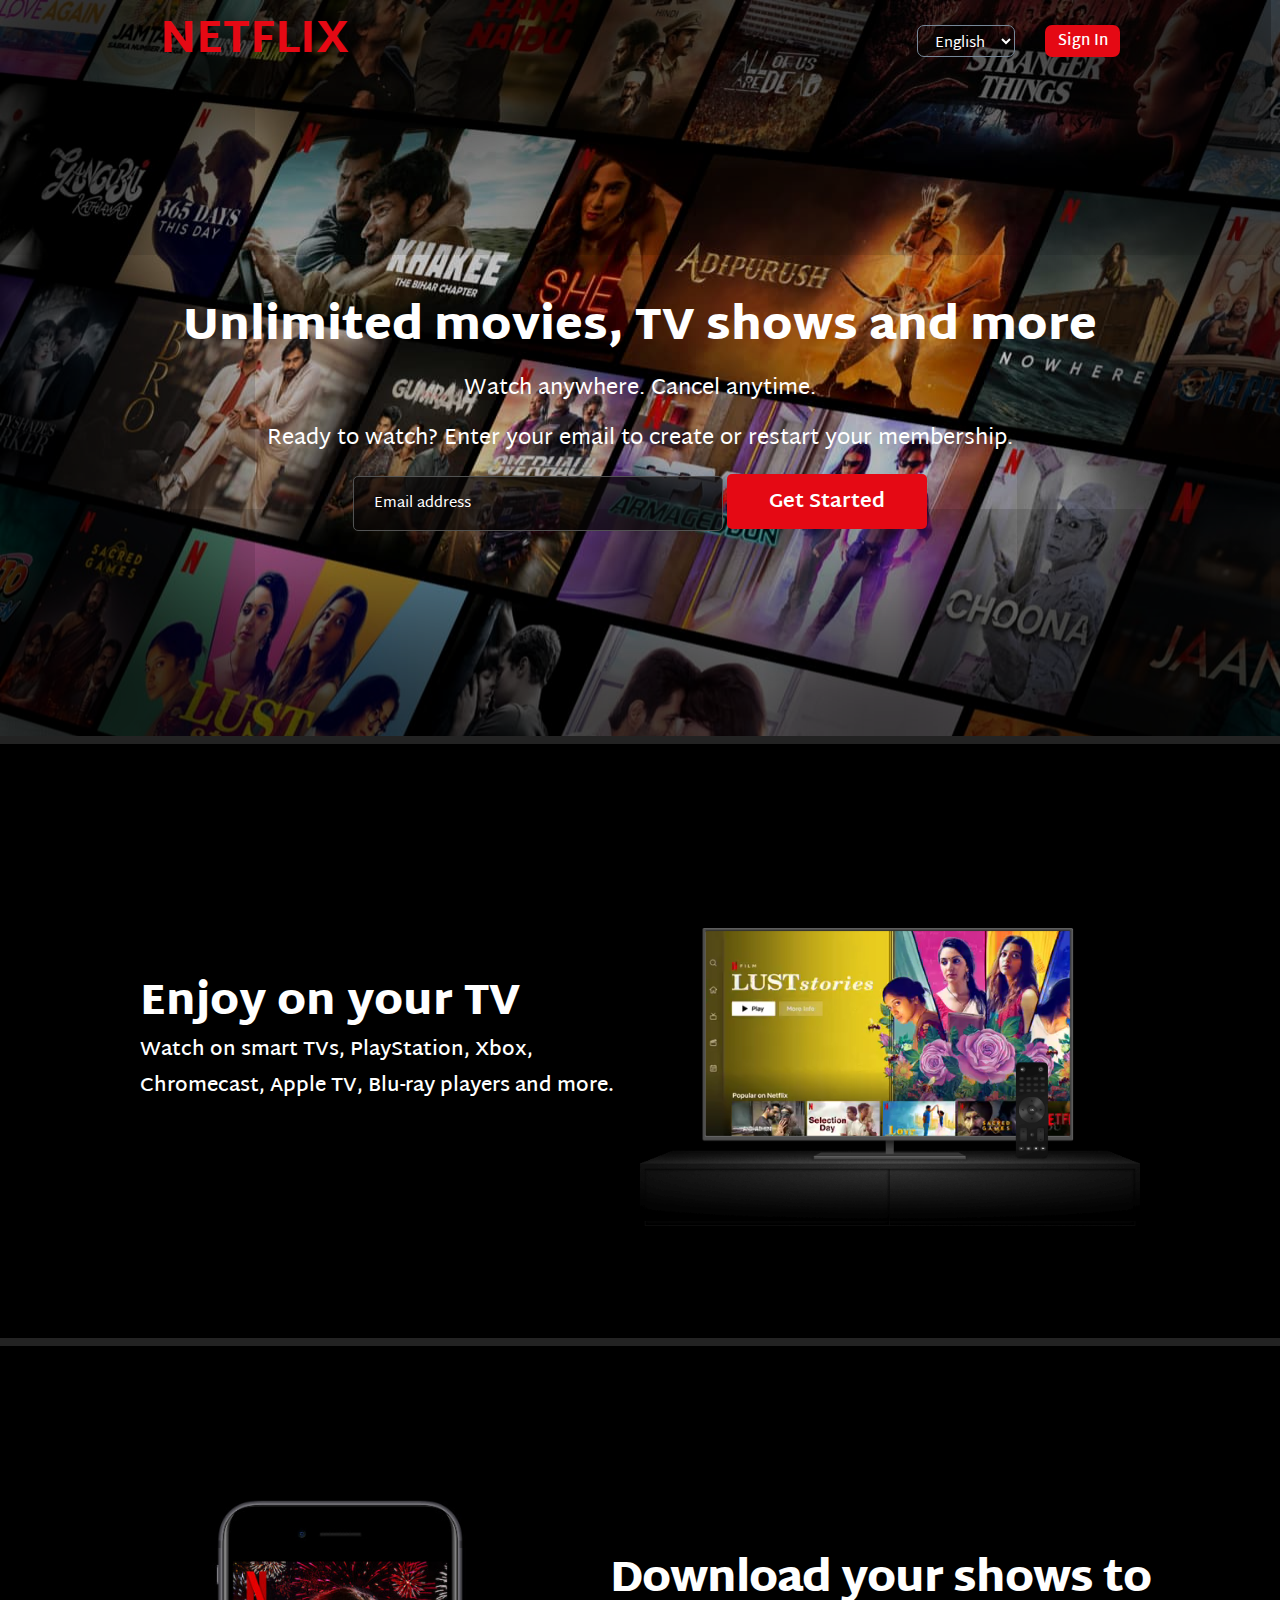
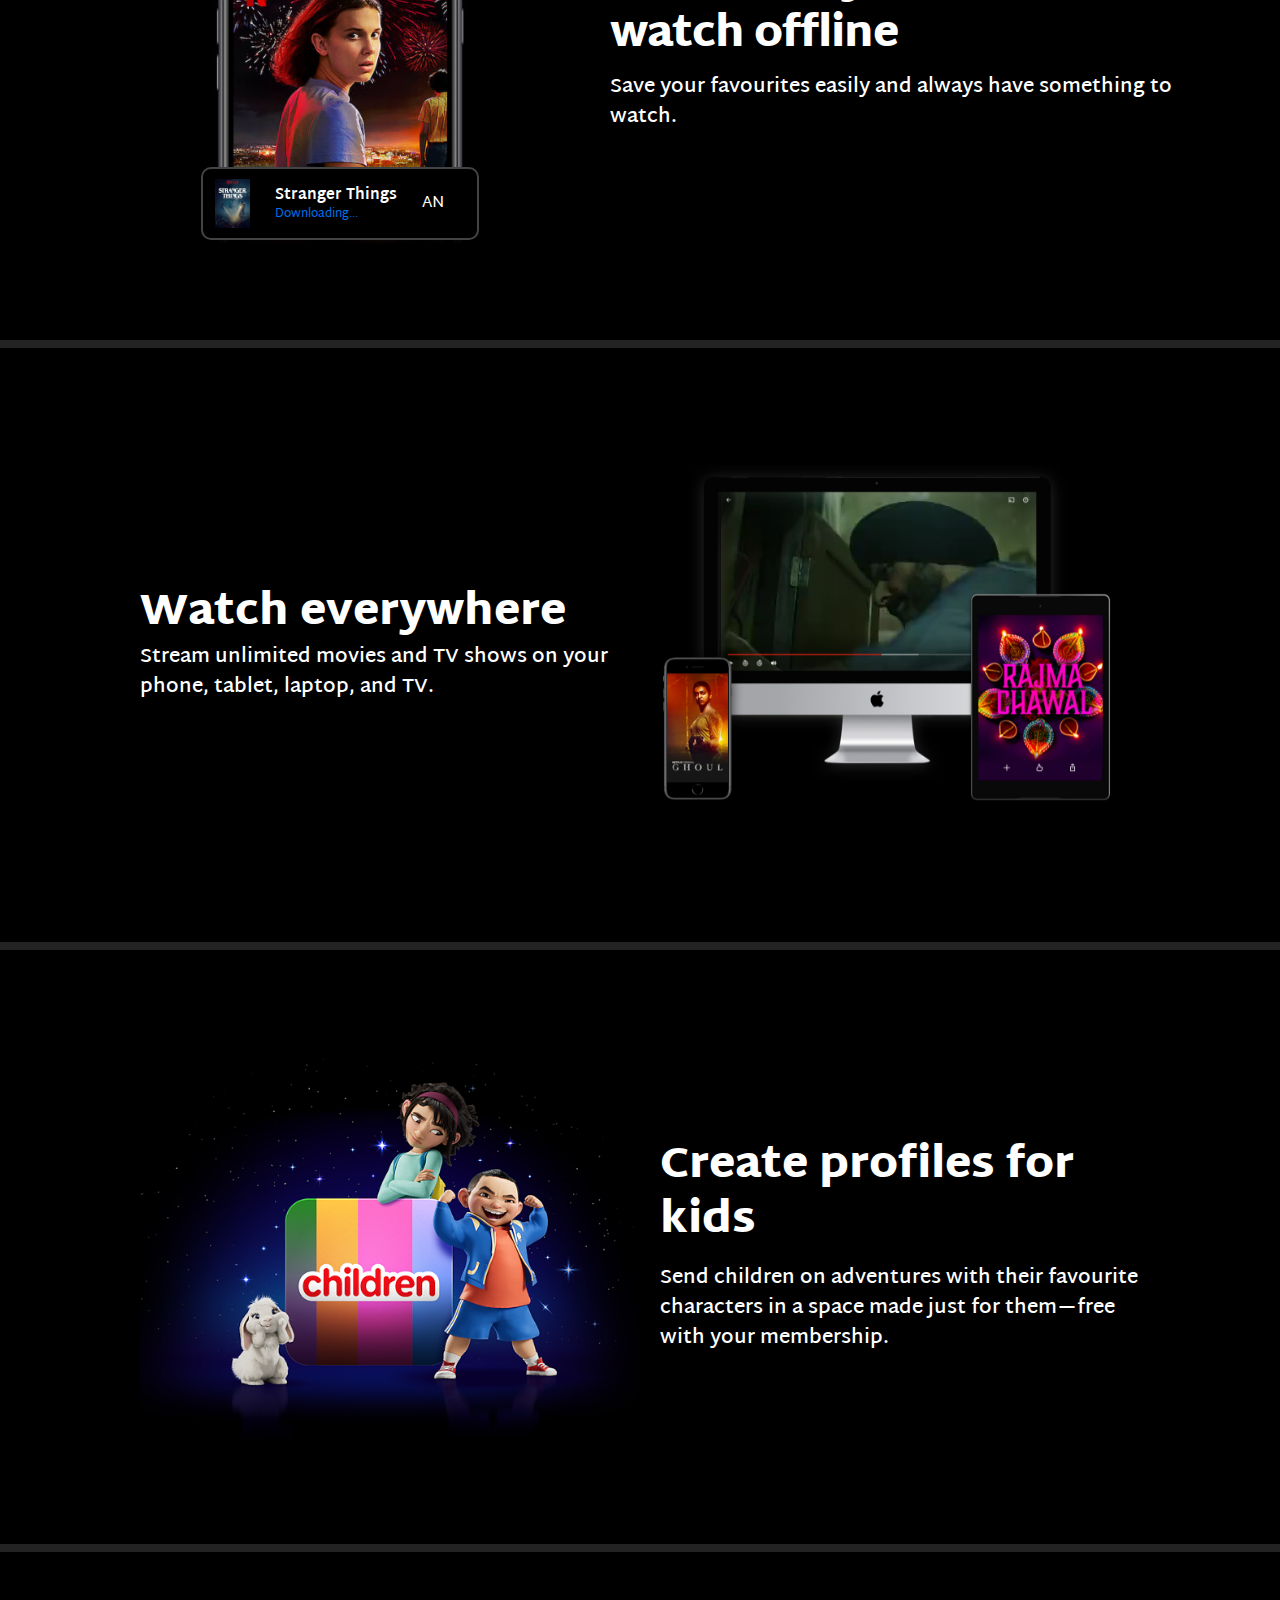
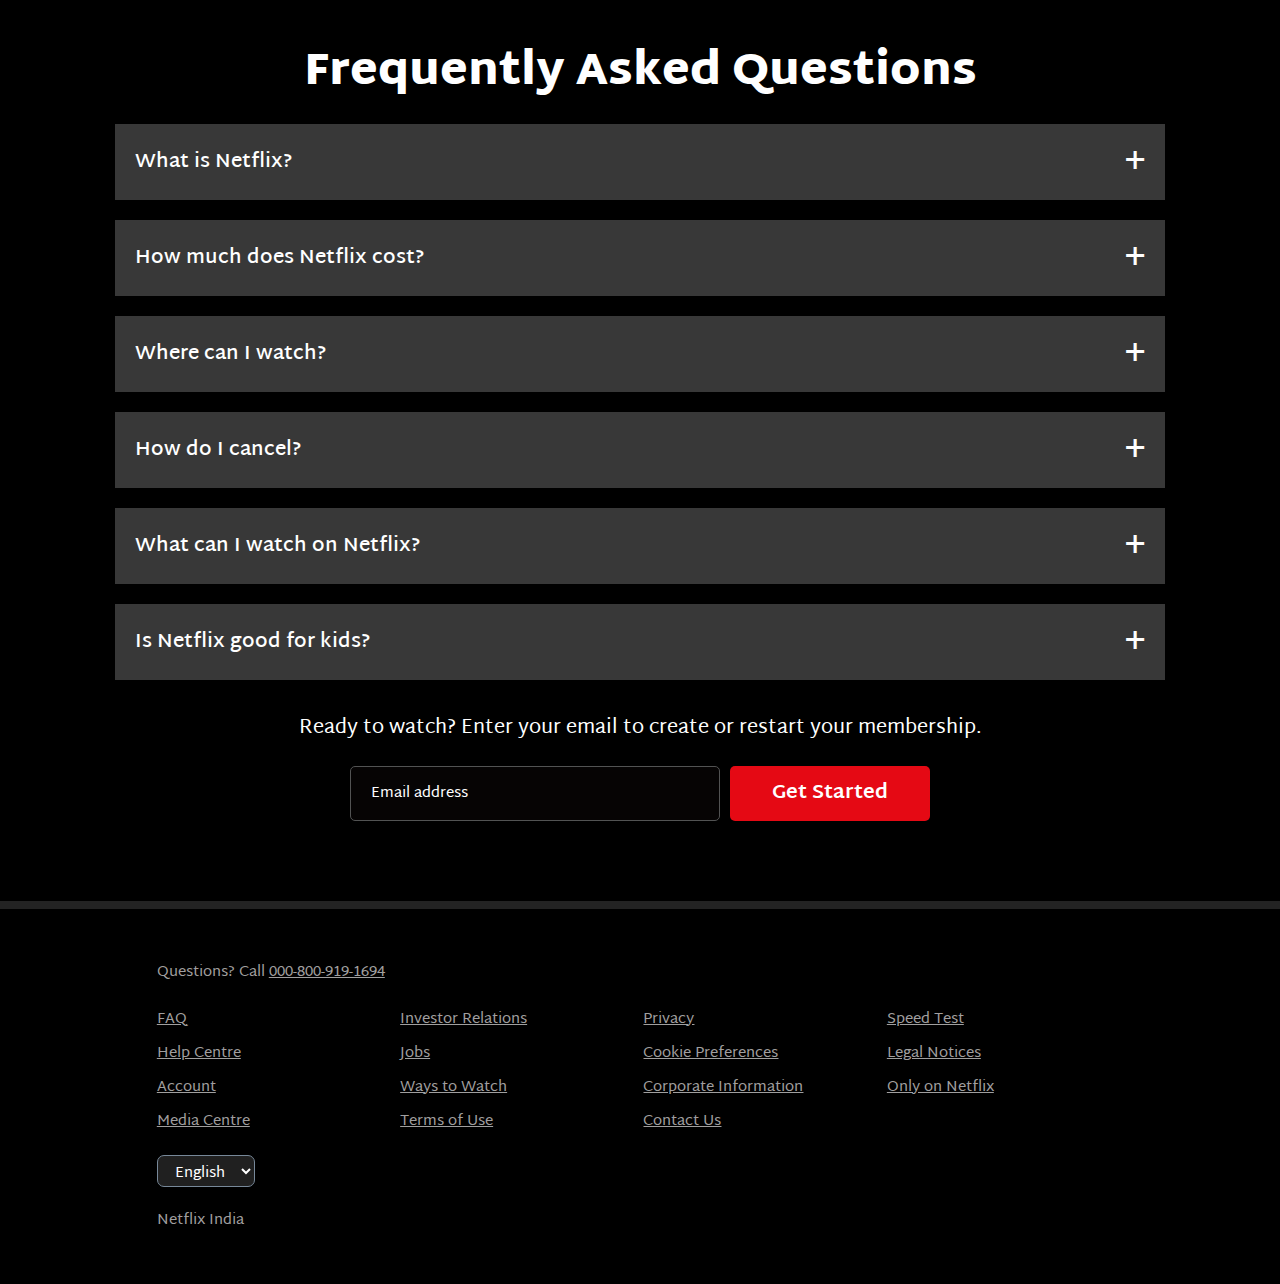
==== index.html @ f5b23441 "folder restructured" ====
<!DOCTYPE html>
<html lang="en">

<head>
  <meta charset="UTF-8">
  <meta name="viewport" content="width=device-width, initial-scale=1.0">
  <link rel="stylesheet" href="style.css">
  <link rel="preconnect" href="https://fonts.googleapis.com">
  <link rel="preconnect" href="https://fonts.gstatic.com" crossorigin>
  <link href="https://fonts.googleapis.com/css2?family=Martel+Sans:wght@200;300;400;600;700;800;900&display=swap"
    rel="stylesheet">
  <title>Netflix</title>
</head>

<body>
  <header>
    <!-- <img src="./assets/movie-grid.jpg" class="center-fit"> -->
    <nav>
      <span id="netflix">NETFLIX</span>
      <div id="menu">
        <select class="langauge">
          <option>English</option>
          <option>Tamil</option>
        </select>
        <button id="signIn">Sign In</button>
      </div>
    </nav>

    <section id="info">
      <span id="heading-info">Unlimited movies, TV shows and more</span>
      <span id="sub-info">Watch anywhere. Cancel anytime.</span>
      <span id="email-info">Ready to watch? Enter your email to create or restart your membership.</span>
      <div id="subscribe">
        <input type="email" placeholder="Email address" class="email" />
        <button id="get-started">Get Started</button>
      </div>
    </section>
  </header>


  <main>

    <section id="tv-section" class="section-top">
      <div id="tv-section-content">
        <p id="tv-header">Enjoy on your TV</p>
        <p id="tv-content">Watch on smart TVs, PlayStation, Xbox, Chromecast, Apple TV, Blu-ray players and
          more.</p>
      </div>
      <div id="tv">
        <div id="tv-div">
          <img src="./assets/tv.png" alt="tv-img" id="tv-img">
          <div id="video-container">
            <video id="tv-video" autoplay muted loop>
              <source src="./assets/video-tv.m4v">
            </video>
          </div>
        </div>
      </div>
    </section>

    <div class="border"></div>

    <section id="mobile-section" class="section-top">
      <div id="mobile">
        <img id="stranger-img" src="./assets/stranger-things.jpg" alt="stranger-things" />
        <div id="mobile-inner">
          <img id="stranger-book-img" src="./assets/boxshot.png" />
          <div id="mobile-inner-content">
            <p id="stranger-title">Stranger Things</p>
            <p id="stranger-download">Downloading...</p>
          </div>
          <div id="mobile-loading">AN</div>
        </div>
      </div>

      <div id="mobile-section-content">
        <p id="mobile-download-content">Download your shows to watch offline</p>
        <p id="mobile-favourite-content">Save your favourites easily and always have something to watch.</p>
      </div>
    </section>

    <div class="border"></div>


    <section id="monitor-section" class="section-top">
      <div id="monitor-watch">
        <p id="monitor-watch-header">Watch everywhere</p>
        <p id="monitor-watch-content">Stream unlimited movies and TV shows on your phone, tablet, laptop, and TV.</p>
      </div>
      <div id="monitor">
        <div id="monitor-div">
          <img id="monitor-img" src="./assets/device-pile-in.png">
          <div id="monitor-container">
            <video autoplay muted loop>
              <source src="./assets/video-devices.m4v">
            </video>
          </div>
        </div>
      </div>
    </section>

    <div class="border"></div>


    <section id="children-section" class="section-top">
      <div id="children">
        <img id="children-img" src="./assets/children.png" alt="children" />
      </div>

      <div id="children-section-content">
        <p id="children-profile-content">Create profiles for kids</p>
        <p id="children-content">Send children on adventures with their favourite characters in a space made just for
          them—free with your membership.</p>
      </div>
    </section>

    <div class="border"></div>

    <section id="questions-section">
      <p id="frequent-questions">Frequently Asked Questions</p>
      <div id="questions-tab">

        <div class="question-div">
          <button class="question-button">
            <p>What is Netflix?</p>
            <span class="plus">+</span>
          </button>
          <div class="answer-tab">
            <p class="answer">Lorem ipsum dolor sit, amet consectetur adipisicing elit. Illo, tenetur sed distinctio, impedit rerum veritatis reprehenderit cum est sapiente accusamus quas recusandae animi. Vitae esse placeat dicta sapiente? Dolorum, nam.</p>
          </div>
        </div>

        <div class="question-div">
          <button class="question-button">
            <p>How much does Netflix cost?</p>
            <span class="plus">+</span>
          </button>
          <div class="answer-tab">
            <p class="answer">Lorem ipsum dolor sit, amet consectetur adipisicing elit. Illo, tenetur sed distinctio, impedit rerum veritatis reprehenderit cum est sapiente accusamus quas recusandae animi. Vitae esse placeat dicta sapiente? Dolorum, nam.</p>
          </div>
        </div>

        <div class="question-div">
          <button class="question-button">
            <p>Where can I watch?</p>
            <span class="plus">+</span>
          </button>
          <div class="answer-tab">
            <p class="answer">Lorem ipsum dolor sit, amet consectetur adipisicing elit. Illo, tenetur sed distinctio, impedit rerum veritatis reprehenderit cum est sapiente accusamus quas recusandae animi. Vitae esse placeat dicta sapiente? Dolorum, nam.</p>
          </div>
        </div>

        <div class="question-div">
          <button class="question-button">
            <p>How do I cancel?</p>
            <span class="plus">+</span>
          </button>
          <div class="answer-tab">
            <p class="answer">Lorem ipsum dolor sit, amet consectetur adipisicing elit. Illo, tenetur sed distinctio, impedit rerum veritatis reprehenderit cum est sapiente accusamus quas recusandae animi. Vitae esse placeat dicta sapiente? Dolorum, nam.</p>
          </div>
        </div>

        <div class="question-div">
          <button class="question-button">
            <p>What can I watch on Netflix?</p>
            <span class="plus">+</span>
          </button>
          <div class="answer-tab">
            <p class="answer">Lorem ipsum dolor sit, amet consectetur adipisicing elit. Illo, tenetur sed distinctio, impedit rerum veritatis reprehenderit cum est sapiente accusamus quas recusandae animi. Vitae esse placeat dicta sapiente? Dolorum, nam.</p>
          </div>
        </div>

        <div class="question-div">
          <button class="question-button">
            <p>Is Netflix good for kids?</p>
            <span class="plus">+</span>
          </button>
          <div class="answer-tab">
            <p class="answer">Lorem ipsum dolor sit, amet consectetur adipisicing elit. Illo, tenetur sed distinctio, impedit rerum veritatis reprehenderit cum est sapiente accusamus quas recusandae animi. Vitae esse placeat dicta sapiente? Dolorum, nam.</p>
          </div>
        </div>

      </div>
      
      <div id="question-email">
        <p id="email-para">Ready to watch? Enter your email to create or restart your membership.</p>
        <div id="email-section">
          <input type="email" placeholder="Email address" class="email" />
          <button id="get-started">Get Started</button>
        </div>
      </div>
    </section>

    <div class="border"></div>

  </main>

  <footer>
    <div id="footer">
      <span>Questions? Call <a href="" id="ph-number">000-800-919-1694</a></span>

      <div id="footer-link">
        <ul id="footer-ul">
          <li><a href="">FAQ</a></li>
          <li><a href="">Investor Relations</a></li>
          <li><a href="">Privacy</a></li>
          <li><a href="">Speed Test</a></li>
          <li><a href="">Help Centre</a></li>
          <li><a href="">Jobs</a></li>
          <li><a href="">Cookie Preferences</a></li>
          <li><a href="">Legal Notices</a></li>
          <li><a href="">Account</a></li>
          <li><a href="">Ways to Watch</a></li>
          <li><a href="">Corporate Information</a></li>
          <li><a href="">Only on Netflix</a></li>
          <li><a href="">Media Centre</a></li>
          <li><a href="">Terms of Use</a></li>
          <li><a href="">Contact Us</a></li>
        </ul>
      </div>

      <select class="langauge langauge-footer">
        <option>English</option>
        <option>Tamil</option>
      </select>

      <span>Netflix India</span>
    </div>
  </footer>

</body>

</html>
---- style.css ----
* {
  letter-spacing: 0px;
  font-family: "Martel Sans";
}

body {
  margin: 0;
  padding: 0;
  font-family: "Martel Sans";
  color: white;
  background-color: black;
}

:root {
  --color: #E50914;
  --lightColor: #e6e6e6;
  --borderColor: rgb(35, 35, 35)
}

/* For mobile */
@media screen and (max-width: 956px) {
  header {
    background-image: url("./assets/movie-grid.jpg");
    /* background-attachment: fixed; */
    height: max-content;
    display: flex;
    flex-direction: column;
    align-items: center;
    color: black;
    border-bottom: 8px solid var(--borderColor);
    box-shadow: 0px 0px 400px 120px inset;
    height: 600px;
  }

  #netflix {
    display: inline;
    color: var(--color);
    font-weight: 300;
    font-size: 25px;
    font-stretch: semi-condensed;
  }

  nav {
    display: flex;
    justify-content: space-between;
    align-items: center;
    width: 98%;
  }

  #menu {
    display: flex;
    gap: 7px;
  }

  #signIn {
    border-style: none;
    background-color: var(--color);
    color: white;
    height: 32px;
    width: 75px;
    border-radius: 7px;
    font-weight: 600;
    font-size: 15px;
  }

  #signIn:hover {
    cursor: pointer;
  }

  .langauge {
    background-color: transparent;
    color: white;
    height: 32px;
    width: fit-content;
    font-weight: 500;
    font-size: 15px;
    border-radius: 7px;
    padding: 3px 13px;
    border: 1px solid lightslategray;
  }

  #info {
    display: flex;
    color: white;
    flex-direction: column;
    align-items: center;
    text-align: center;
    margin-top: 90px;
    /* padding: 90px 0px; */
  }

  #heading-info {
    display: flex;
    font-weight: 900;
    font-size: 30px;
    width: 80%;
    font-family: "Martel Sans";
  }

  #sub-info,
  #email-info {
    font-size: 17px;
    font-family: "Martel Sans";
    font-weight: 500;
    color: white;
    margin-bottom: 10px;
    width: 85%;
  }

  #email-info {
    margin-bottom: 15px;
  }

  .email {
    width: 300px;
    height: 45px;
    background-color: rgba(8, 5, 5, 0.7);
    border: 0.1px solid rgb(82, 83, 83);
    border-radius: 5px;
    box-sizing: border-box;
    padding: 25px 20px;
    font-size: 15px;
    color: white;
  }
  
  input::placeholder {
    color: white;
  }

  #subscribe {
    display: flex;
    flex-direction: column;
    align-items: center;
    gap: 10px;
  }

  #get-started {
    font-size: 18px;
    width: 150px;
    height: 45px;
    border-style: none;
    font-weight: 700;
    box-sizing: border-box;
    background-color: var(--color);
    color: white;
    border-radius: 5px;
    font-stretch: expanded;
  }

  #get-started:hover {
    cursor: pointer;
  }

  /* ==========================main================================= */
  main {
    display: flex;
    flex-direction: column;
    align-items: center;
  }

  .border {
    width: 100%;
    border-bottom: 8px solid var(--borderColor);
  }

  /* need to check height */
  .section-top { 
    /* height: 100vw; */
    /* max-height: 80vh; */
    width: 100%;
  }


  /* =========tv-section============ */
  #tv-section {
    display: flex;
    flex-direction: column;
    align-items: center;
  }

  #tv-section-content {
    width: 95%;
    display: flex;
    flex-direction: column;
    align-items: center;
    margin-top: 55px;
  }


  #tv-header {
    font-weight: 900;
    font-size: 33px;
    margin: 0;
    padding: 0;
  }

  #tv-content {
    font-size: 18px;
    align-content: center;
    text-align: center;
    margin: 0;
    line-height: 30px;
  }

  #tv {
    display: flex;
    flex-direction: column;
    justify-content: center;
  }

  #tv-div {
    position: relative;
    display: inline-flex;
    justify-content: center;
    margin-bottom: 28vw;
  }

  #tv-img {
    max-width: 88vw;
    z-index: 99;
    position: absolute;
  }

  #video-container {
    display: flex;
    justify-content: center;
    overflow: hidden;
  }

  #tv-video {
    margin-top: 11vh;
    max-width: 65vw;
    max-height: 38vh;
  }


  

  /* =========mobile-section============ */

  #mobile-section {
    display: flex;
    flex-direction: column-reverse;
    align-items: center;
    justify-content: center;
    width: 100%;
    height: 100%;
    margin: 80px 0px;
    position: relative;
  }

  #mobile-section-content {
    width: 80%;
    display: flex;
    flex-direction: column;
    text-align: center;
    gap: 8px;
  }

  #stranger-title {
    font-size: 15px;
    font-weight: 700;
  }

  #mobile {
    display: flex;
    flex-direction: column;
    align-items: center;
    width: 100%;
  }

  #stranger-img {
    max-width: 90%;
  }

  #mobile-download-content {
    font-weight: 800;
    font-size: 33px;
    line-height: 40px;
    margin: 0;
  }

  #mobile-favourite-content {
    font-weight: 600;
    font-size: 18px;
    line-height: 20px;
    margin: 0;
  }

  #mobile-inner {
    display: flex;
    align-items: center;
    justify-content: space-between;
    border: 2px solid rgb(65, 67, 68);
    border-radius: 10px;
    padding: 0.8vw 1.5vw;
    position: absolute;
    background-color: black;
    width: 40vw;
    top: 50vh;
    box-shadow: 0px 8px 20px 1px black;
    /* margin */
  }

  #stranger-book-img {
    width: 6vw;
    height: 100%;
  }

  #stranger-title {
    font-size: 14px;
    margin: 0;
    padding: 0;
  }

  #stranger-download {
    color: #0071eb;
    font-size: 12px;
    margin: 0;
    padding: 0;
  }

  /* =========monitor-section============ */

  #monitor-section {
    display: flex;
    flex-direction: column;
    align-items: center;
    justify-content: center;
    text-align: center;
    width: 100%;
    height: 100%;
    margin: 20px 0px;
  }

  #monitor-watch {
    width: 90%;
    display: flex;
    flex-direction: column;
    align-items: center;
    justify-content: center;
    margin: 30px 0px;
  }

  #monitor-watch-header {
    font-size: 33px;
    font-weight: 1000;
    margin: 0px;
  }

  #monitor-watch-content {
    font-weight: 500;
    font-size: 18px;
    margin: 0px;
    line-height: 23px;
  }

  #monitor {
    /* width: 100%; */
    display: flex;
    flex-direction: column;
    align-items: center;
    justify-content: center;
  }

  #monitor-div {
    position: relative;
    display: flex;
    flex-direction: column;
    align-items: center;
    justify-content: center;
  }

  #monitor-img {
    width: 70vw;
    z-index: 99;
    position: absolute;
  }

  #monitor-container {
    width: 45vw;
    height: 30vw;
    margin-top: 40px;
    overflow: hidden;
    margin-bottom: 20vw;
    /* margin-left: 70px; */
    /* top: 30px; */
  }

  /* ========= children section ========== */
  #children-section {
    display: flex;
    /* width: 100%; */
    /* height: 480px; */
    flex-direction: column-reverse;
    align-items: center;
    justify-content: center;
    margin: 20px 0px;
  }

  #children-section-content {
    display: flex;
    flex-direction: column;
    align-items: center;
    text-align: center;
    margin: 30px 0px;
  }

  #children-profile-content {
    font-weight: 1000;
    font-size: 33px;
    margin: 0px;
    line-height: 60px;
  }

  #children-content {
    width: 90%;
    font-size: 17px;
    line-height: 23px;
    margin: 0;
  }

  #children {
    display: flex;
    justify-content: center;
  }

  #children-img {
    width: 77vw;
  }

  /* ===========question section=========== */

  #questions-section {
    display: flex;
    flex-direction: column;
    align-items: center;
    margin: 50px 0px;
    width: 100%;
  }

  #frequent-questions {
    font-weight: 900;
    font-size: 29px;
    margin: 0px;
    text-align: center;
  }

  #questions-tab {
    display: flex;
    flex-direction: column;
    align-items: center;
    width: 100%;
    /* gap: 10px; */
  }

  .question-div {
    width: 100%;
    display: flex;
    flex-direction: column;
    justify-content: center;
    align-items: center;
  }

  .question-button {
    width: 90%;
    display: flex;
    align-items: center;
    justify-content: space-between;
    padding: 0px 20px;
    margin: 5px 0px;
    
    font-size: 20px;
    font-weight: 600;
    color: white;
    font-family: "Martel Sans";
    background-color: rgb(56, 56, 56);
    border: none;
    cursor: pointer;
  }

  .answer-tab {
    width: 90%;
    display: flex;
    align-items: center;
    font-size: 20px;
    font-weight: 600;
    color: white;
    font-family: "Martel Sans";
    background-color: rgb(56, 56, 56);
    display: none;
    /* visibility: hidden;
    opacity: 0;
    transition: visibility 0s, opacity 1s linear; */
  }

  .answer {
    padding: 0px 20px;
  }

  .question-button:active {
    background-color: rgb(75, 75, 75);
  }

  #questions-tab {
    display: flex;
    flex-direction: column;
    align-items: center;
    gap: 10px;
  }

  #question-email {
    display: flex;
    flex-direction: column;
    align-items: center;
    width: 100%;
    /* border: 1px solid red; */
    text-align: center;
    margin-top: 25px;
  }

  .question-list:hover {
    cursor: pointer;
    background-color: rgb(83, 82, 82);
  }

  .plus {
    font-size: 35px;
  }


  #email-para {
    width: 80%;
    font-size: 17px;
  }

  #email-section {
    display: flex;
    flex-direction: column;
    align-items: center;
    gap: 18px;
  }

  /* =============footer=============== */
  footer {
    display: flex;
    justify-content: center;
  }
  #footer {
    display: flex;
    flex-direction: column;
    /* align-items: stretch; */
    font-size: 15px;
    color: rgb(160, 159, 159);
    width: 75.5%;
    gap: 20px;
    /* border: 1px solid red; */
    margin: 50px 0px;
  }

  li>a {
    color: rgb(160, 159, 159);
  }

  #ph-number {
    color: rgb(160, 159, 159)
  }
  .langauge-footer {
    background-color: rgb(32, 32, 32);
  }

  #footer-ul {
    margin: 0;
    padding: 0;
    list-style-type: none;

    display: grid;
    grid-template-columns: 1fr 1fr;
    column-gap: 3rem;
    gap: 7px;
  }
}

@media screen and (max-width: 680px) {
  #tv-video {
    margin-top: 11vw;
  }
}

@media screen and (min-width:700px) and (max-width: 956px){
  #mobile-inner {
    width: 320px;
    top: 480px;
  }

  #stranger-book-img {
    width: 45px;
  }
}

/* For tablets and small laptops */
@media screen and (min-width: 957px) and (max-width: 1279px){
  header {
    background-image: url("./assets/movie-grid.jpg");
    /* background-attachment: fixed; */
    height: max-content;
    display: flex;
    flex-direction: column;
    align-items: center;
    color: black;
    box-shadow: 0px 0px 600px 120px inset;
    border-bottom: 8px solid var(--borderColor);
  }

  #netflix {
    display: inline;
    color: var(--color);
    font-weight: 800;
    font-size: 45px;
    font-stretch: semi-condensed;
  }

  nav {
    display: flex;
    width: 75%;
    justify-content: space-between;
    align-items: center;
    /* margin-bottom: 60px; */
  }


  #menu {
    display: flex;
    gap: 30px;
  }

  #signIn {
    border-style: none;
    background-color: var(--color);
    color: white;
    height: 32px;
    width: 75px;
    border-radius: 7px;
    font-weight: 600;
    font-size: 15px;
  }

  #signIn:hover {
    cursor: pointer;
  }

  .langauge {
    background-color: transparent;
    color: white;
    height: 32px;
    width: fit-content;
    font-weight: 500;
    font-size: 15px;
    border-radius: 7px;
    padding: 3px 13px;
    border: 1px solid lightslategray;
  }

  #info {
    display: flex;
    color: white;
    flex-direction: column;
    align-items: center;
    text-align: center;
    padding: 205px 0px;

  }

  #heading-info {
    display: flex;
    font-weight: 900;
    font-size: 45px;
    font-family: "Martel Sans";
  }

  #sub-info,
  #email-info {
    font-size: 22px;
    font-family: "Martel Sans";
    font-weight: 500;
    color: white;
    margin-bottom: 10px;
  }

  #email-info {
    margin-bottom: 15px;
  }

  .email {
    width: 370px;
    height: 55px;
    background-color: rgba(8, 5, 5, 0.7);
    border: 0.1px solid rgb(82, 83, 83);
    border-radius: 5px;
    box-sizing: border-box;
    padding: 25px 20px;
    font-size: 15px;
    color: white;
  }

  input::placeholder {
    color: white;
  }

  #get-started {
    width: 200px;
    height: 55px;
    font-size: 20px;
    border-style: none;
    font-weight: 700;
    box-sizing: border-box;
    background-color: var(--color);
    color: white;
    border-radius: 5px;
    font-stretch: expanded;
  }

  #get-started:hover {
    cursor: pointer;
  }


  /* =================================== main ===================================== */
  main {
    display: flex;
    flex-direction: column;
    align-items: center;
  }

  .border {
    width: 100%;
    border-bottom: 8px solid var(--borderColor);
  }

  .section-top {
    height: 66vh;
    width: 95%;
    /* height: 720px; */
  }

  /* =========section 1========== */

  #tv-section {
    display: flex;
  }

  #tv-section-content, #tv {
    width: 50%;
    display: flex;
    flex-direction: column;
    justify-content: center;
  }

  #tv-header {
    font-weight: 1000;
    font-size: 50px;
    font-family: "Martel Sans";
    margin: 0;
  }

  #tv-content {
    font-weight: 700;
    font-size: 21.5px;
    margin: 0;
  }

  #tv-div {
    position: relative;
    display: flex;
    flex-direction: column;
    justify-content: center;
  }

  #tv-img {
    z-index: 99;
    position: absolute;
    width: 100%;
  }

  #video-container {
    display: flex;
    overflow: hidden;
  }

  #tv-video {
    margin-left: 26px;
    margin-top: 13px;
    width: 98%;
    height: 80%;
  }

  /* ========= section 2 ========== */

  #mobile-section {
    display: flex;
  }

  #mobile {
    display: flex;
    flex-direction: column;
    align-items: center;
    justify-content: center;
    width: 45%;
    position: relative;
  }

  #stranger-img {
    width: 100%;
  }

  #mobile-inner {
    display: flex;
    align-items: center;
    border: 2px solid rgb(65, 67, 68);
    border-radius: 10px;
    gap: 25px;
    padding: 10px 12px;
    position: absolute;
    background-color: black;
    bottom: 18%;
    width: 50%;
  }

  #mobile-inner-content {
    display: flex;
    flex-direction: column;
    gap: 0px;
  }

  #stranger-book-img {
    width: 14%;
  }

  #stranger-title {
    font-size: 1.2vw;
    font-weight: 700;
    margin: -3px 0px;
  }

  #stranger-download {
    color: #0071eb;
    font-size: 1vw;
    margin: -3px 0px;
  }

  #mobile-section-content {
    width: 50%;
    /* border: 1px solid #0071eb; */
    display: flex;
    flex-direction: column;
    justify-content: center;
    gap: 8px;
  }

  #mobile-download-content {
    font-weight: 1000;
    font-size: 40px;
    letter-spacing: -1px;
    line-height: 55px;
    margin: 0;
  }

  #mobile-favourite-content {
    font-weight: 600;
    font-size: 20px;
    line-height: 30px;
    margin: 0;
  }


  /* ========= section 3 ========== */

  #monitor-section {
    display: flex;
    /* height: 520px;
    width: 1000px; */
    /* width: 75.5%; */
    /* border: 1px solid red; */
  }

  #monitor-watch {
    width: 48%;
    display: flex;
    flex-direction: column;
    justify-content: center;
  }

  #monitor-watch-header {
    font-weight: 1000;
    font-size: 4.5vw;
    margin: 0px;
  }

  #monitor-watch-content {
    font-weight: 600;
    font-size: 1.8vw;
    margin: 0px;
    line-height: 30px;
  }

  #monitor {
    width: 52%;
    /* width: 500px; */

    display: flex;
    flex-direction: column;
    align-items: center;
    justify-content: center;
  }

  #monitor-div {
    position: relative;
    display: flex;
    flex-direction: column;
    align-items: center;
    justify-content: center;
  }

  #monitor-img {
    width: 520px;
    z-index: 99;
    position: absolute;
  }

  #monitor-container {
    /* display: flex; */
    width: 319px;
    height: 366px;
    overflow: hidden;
  }


  /* ========= section 4 ========== */

  #children-section {
    display: flex;
  }

  #children {
    display: flex;
    align-items: center;
  }

  #children-img {
    width: 520px;
  }

  #children-section-content {
    display: flex;
    flex-direction: column;
    justify-content: center;
    gap: 13px;
  }

  #children-profile-content {
    font-weight: 1000;
    font-size: 3.5vw;
    margin: 0px;
    line-height: 60px;
  }

  #children-content {
    font-weight: 500;
    font-size: 1.9vw;
    margin: 0px;
    line-height: 30px;
  }

  /* ========= section 5 ========== */

  #questions-section {
    display: flex;
    flex-direction: column;
    align-items: center;
    margin: 80px 0px;
    width: 100%;
  }

  #frequent-questions {
    font-weight: 900;
    font-size: 45px;
    margin: 0px;
    text-align: center;
  }

  #questions-tab {
    display: flex;
    flex-direction: column;
    align-items: center;
    width: 100%;
  }

  .question-div {
    width: 100%;
    display: flex;
    flex-direction: column;
    justify-content: center;
    align-items: center;
  }

  .question-button {
    width: 90%;
    display: flex;
    align-items: center;
    justify-content: space-between;
    padding: 0px 20px;
    margin: 10px 0px;
    
    font-size: 20px;
    font-weight: 600;
    color: white;
    font-family: "Martel Sans";
    background-color: rgb(56, 56, 56);
    border: none;
    cursor: pointer;
  }

  .answer-tab {
    width: 90%;
    display: flex;
    align-items: center;
    font-size: 20px;
    font-weight: 600;
    color: white;
    font-family: "Martel Sans";
    background-color: rgb(56, 56, 56);
    display: none;
    /* visibility: hidden;
    opacity: 0;
    transition: visibility 0s, opacity 1s linear; */
  }

  .answer {
    padding: 0px 20px;
  }

  .question-button:active {
    background-color: rgb(75, 75, 75);
  }

  /* .question-button:focus + .answer-tab {
    visibility: visible;
  opacity: 1;
  } */

  .question-list:hover {
    cursor: pointer;
    background-color: rgb(83, 82, 82);
  }

  .plus {
    font-size: 35px;
  }

  #question-email {
    display: flex;
    flex-direction: column;
    align-items: center;
  }
  #email-section {
    display: flex;
    align-items: center;
    gap: 10px;
  }

  #email-para {
    font-size: 20px;
    font-weight: 500;
  }

  /* ==================footer ============================= */
  footer {
    display: flex;
    justify-content: center;
  }

  #footer {
    display: flex;
    flex-direction: column;
    /* align-items: stretch; */
    font-size: 15px;
    color: rgb(160, 159, 159);
    width: 75.5%;
    gap: 20px;
    /* border: 1px solid red; */
    margin: 50px 0px;
  }

  li>a {
    color: rgb(160, 159, 159);
  }

  #ph-number {
    color: rgb(160, 159, 159)
  }

  .langauge-footer {
    background-color: rgb(32, 32, 32);
  }

  #footer-ul {
    margin: 0;
    padding: 0;
    list-style-type: none;

    display: grid;
    grid-template-columns: 1fr 1fr 1fr 1fr;
    column-gap: 3rem;
    gap: 7px;
  }

}

/* for large laptops and desktop */
@media screen and (min-width: 1280px) {
  header {
    background-image: url("./assets/movie-grid.jpg");
    /* background-attachment: fixed; */
    height: max-content;
    display: flex;
    flex-direction: column;
    align-items: center;
    color: black;
    box-shadow: 0px 0px 600px 120px inset;
    border-bottom: 8px solid var(--borderColor);
  }

  #netflix {
    display: inline;
    color: var(--color);
    font-weight: 800;
    font-size: 45px;
    font-stretch: semi-condensed;
  }

  nav {
    display: flex;
    width: 75%;
    justify-content: space-between;
    align-items: center;
    /* margin-bottom: 60px; */
  }


  #menu {
    display: flex;
    gap: 30px;
  }

  #signIn {
    border-style: none;
    background-color: var(--color);
    color: white;
    height: 32px;
    width: 75px;
    border-radius: 7px;
    font-weight: 600;
    font-size: 15px;
  }

  #signIn:hover {
    cursor: pointer;
  }

  .langauge {
    background-color: transparent;
    color: white;
    height: 32px;
    width: fit-content;
    font-weight: 500;
    font-size: 15px;
    border-radius: 7px;
    padding: 3px 13px;
    border: 1px solid lightslategray;
  }

  #info {
    display: flex;
    color: white;
    flex-direction: column;
    align-items: center;
    text-align: center;
    padding: 205px 0px;

  }

  #heading-info {
    display: flex;
    font-weight: 900;
    font-size: 45px;
    font-family: "Martel Sans";
  }

  #sub-info,
  #email-info {
    font-size: 22px;
    font-family: "Martel Sans";
    font-weight: 500;
    color: white;
    margin-bottom: 10px;
  }

  #email-info {
    margin-bottom: 15px;
  }

  .email {
    width: 370px;
    height: 55px;
    background-color: rgba(8, 5, 5, 0.7);
    border: 0.1px solid rgb(82, 83, 83);
    border-radius: 5px;
    box-sizing: border-box;
    padding: 25px 20px;
    font-size: 15px;
    color: white;
  }

  input::placeholder {
    color: white;
  }

  #get-started {
    width: 200px;
    height: 55px;
    font-size: 20px;
    border-style: none;
    font-weight: 700;
    box-sizing: border-box;
    background-color: var(--color);
    color: white;
    border-radius: 5px;
    font-stretch: expanded;
  }

  #get-started:hover {
    cursor: pointer;
  }


  /* =================================== main ===================================== */
  main {
    display: flex;
    flex-direction: column;
    align-items: center;
  }

  .border {
    width: 100%;
    border-bottom: 8px solid var(--borderColor);
  }

  .section-top {
    height: 66vh;
    width: 1000px;
    /* height: 720px; */
  }

  /* =========section 1========== */

  #tv-section {
    display: flex;
  }

  #tv-section-content, #tv {
    width: 50%;
    display: flex;
    flex-direction: column;
    justify-content: center;
  }

  #tv-header {
    font-weight: 1000;
    font-size: 43px;
    font-family: "Martel Sans";
    line-height: 55px;
    margin: 0;
  }

  #tv-content {
    font-weight: 600;
    font-size: 20px;
    margin: 0;
  }

  #tv-div {
    position: relative;
    display: flex;
    flex-direction: column;
    justify-content: center;
  }

  #tv-img {
    z-index: 99;
    position: absolute;
    width: 100%;
  }

  #video-container {
    display: flex;
    overflow: hidden;
  }

  #tv-video {
    margin-left: 26px;
    margin-top: 13px;
    width: 98%;
    height: 80%;
  }

  /* ========= section 2 ========== */

  #mobile-section {
    display: flex;
    width: 1200px;
    justify-content: center;
  }

  #mobile {
    display: flex;
    flex-direction: column;
    align-items: center;
    justify-content: center;
    width: 45%;
    position: relative;
  }

  #stranger-img {
    width: 100%;
  }

  #mobile-inner {
    display: flex;
    align-items: center;
    border: 2px solid rgb(65, 67, 68);
    border-radius: 10px;
    gap: 25px;
    padding: 10px 12px;
    position: absolute;
    background-color: black;
    bottom: 100px;
    width: 250px;
  }

  #mobile-inner-content {
    display: flex;
    flex-direction: column;
    gap: 0px;
  }

  #stranger-book-img {
    width: 14%;
  }

  #stranger-title {
    font-size: 15px;
    font-weight: 700;
    margin: -3px 0px;
  }

  #stranger-download {
    color: #0071eb;
    font-size: 12px;
    margin: -3px 0px;
  }

  #mobile-section-content {
    width: 50%;
    /* border: 1px solid #0071eb; */
    display: flex;
    flex-direction: column;
    justify-content: center;
    gap: 8px;
  }

  #mobile-download-content {
    font-weight: 1000;
    font-size: 43px;
    letter-spacing: -1px;
    line-height: 55px;
    margin: 0;
  }

  #mobile-favourite-content {
    font-weight: 600;
    font-size: 20px;
    line-height: 30px;
    margin: 0;
  }


  /* ========= section 3 ========== */

  #monitor-section {
    display: flex;
    /* height: 520px;
    width: 1000px; */
    /* width: 75.5%; */
    /* border: 1px solid red; */
  }

  #monitor-watch {
    width: 48%;
    display: flex;
    flex-direction: column;
    justify-content: center;
  }

  #monitor-watch-header {
    font-weight: 1000;
    font-size: 43px;
    margin: 0px;
    line-height: 55px;
  }

  #monitor-watch-content {
    font-weight: 600;
    font-size: 20px;
    margin: 0px;
    line-height: 30px;
  }

  #monitor {
    width: 52%;
    /* width: 500px; */

    display: flex;
    flex-direction: column;
    align-items: center;
    justify-content: center;
  }

  #monitor-div {
    position: relative;
    display: flex;
    flex-direction: column;
    align-items: center;
    justify-content: center;
  }

  #monitor-img {
    width: 520px;
    z-index: 99;
    position: absolute;
  }

  #monitor-container {
    /* display: flex; */
    width: 319px;
    height: 366px;
    overflow: hidden;
  }


  /* ========= section 4 ========== */

  #children-section {
    display: flex;
  }

  #children {
    display: flex;
    align-items: center;
  }

  #children-img {
    width: 520px;
  }

  #children-section-content {
    display: flex;
    flex-direction: column;
    justify-content: center;
    gap: 13px;
  }

  #children-profile-content {
    font-weight: 1000;
    font-size: 43px;
    margin: 0px;
    line-height: 55px;
  }

  #children-content {
    font-weight: 600;
    font-size: 20px;
    margin: 0px;
    line-height: 30px;
  }

  /* ========= section 5 ========== */

  #questions-section {
    display: flex;
    flex-direction: column;
    align-items: center;
    margin: 80px 0px;
    width: 100%;
  }

  #frequent-questions {
    font-weight: 900;
    font-size: 45px;
    margin: 0px;
    text-align: center;
  }

  #questions-tab {
    display: flex;
    flex-direction: column;
    align-items: center;
    width: 100%;
  }

  .question-div {
    width: 100%;
    display: flex;
    flex-direction: column;
    justify-content: center;
    align-items: center;
  }

  .question-button {
    width: 1050px;
    display: flex;
    align-items: center;
    justify-content: space-between;
    padding: 0px 20px;
    margin: 10px 0px;
    
    font-size: 20px;
    font-weight: 600;
    color: white;
    font-family: "Martel Sans";
    background-color: rgb(56, 56, 56);
    border: none;
    cursor: pointer;
  }

  .answer-tab {
    width: 90%;
    display: flex;
    align-items: center;
    font-size: 20px;
    font-weight: 600;
    color: white;
    font-family: "Martel Sans";
    background-color: rgb(56, 56, 56);
    display: none;
    /* visibility: hidden;
    opacity: 0;
    transition: visibility 0s, opacity 1s linear; */
  }

  .answer {
    padding: 0px 20px;
  }

  .question-button:active {
    background-color: rgb(75, 75, 75);
  }

  /* .question-button:focus + .answer-tab {
    visibility: visible;
  opacity: 1;
  } */

  .question-list:hover {
    cursor: pointer;
    background-color: rgb(83, 82, 82);
  }

  .plus {
    font-size: 35px;
  }

  #question-email {
    display: flex;
    flex-direction: column;
    align-items: center;
  }
  #email-section {
    display: flex;
    align-items: center;
    gap: 10px;
  }

  #email-para {
    font-size: 20px;
    font-weight: 500;
  }

  /* ==================footer ============================= */
  footer {
    display: flex;
    justify-content: center;
  }

  #footer {
    display: flex;
    flex-direction: column;
    /* align-items: stretch; */
    font-size: 15px;
    color: rgb(160, 159, 159);
    width: 75.5%;
    gap: 20px;
    /* border: 1px solid red; */
    margin: 50px 0px;
  }

  li>a {
    color: rgb(160, 159, 159);
  }

  #ph-number {
    color: rgb(160, 159, 159)
  }

  .langauge-footer {
    background-color: rgb(32, 32, 32);
  }

  #footer-ul {
    margin: 0;
    padding: 0;
    list-style-type: none;

    display: grid;
    grid-template-columns: 1fr 1fr 1fr 1fr;
    column-gap: 3rem;
    gap: 7px;
  }

}
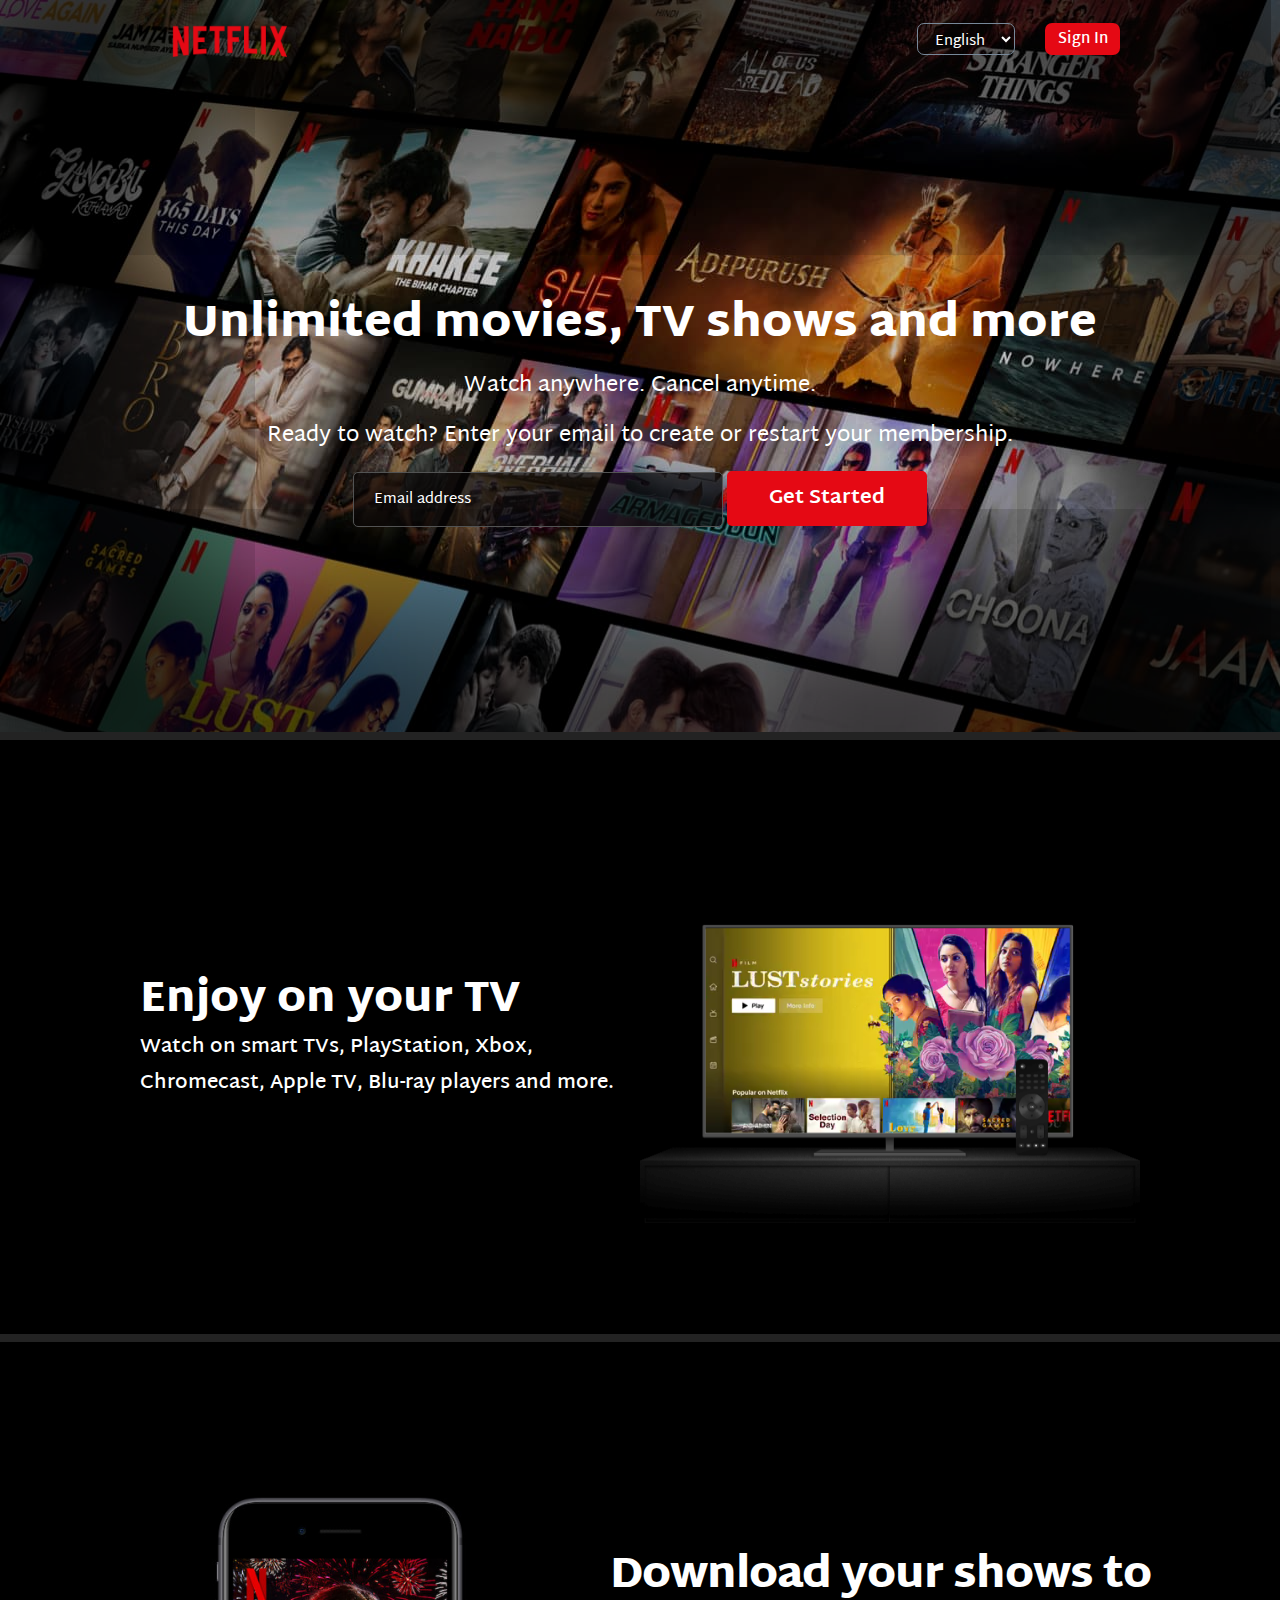
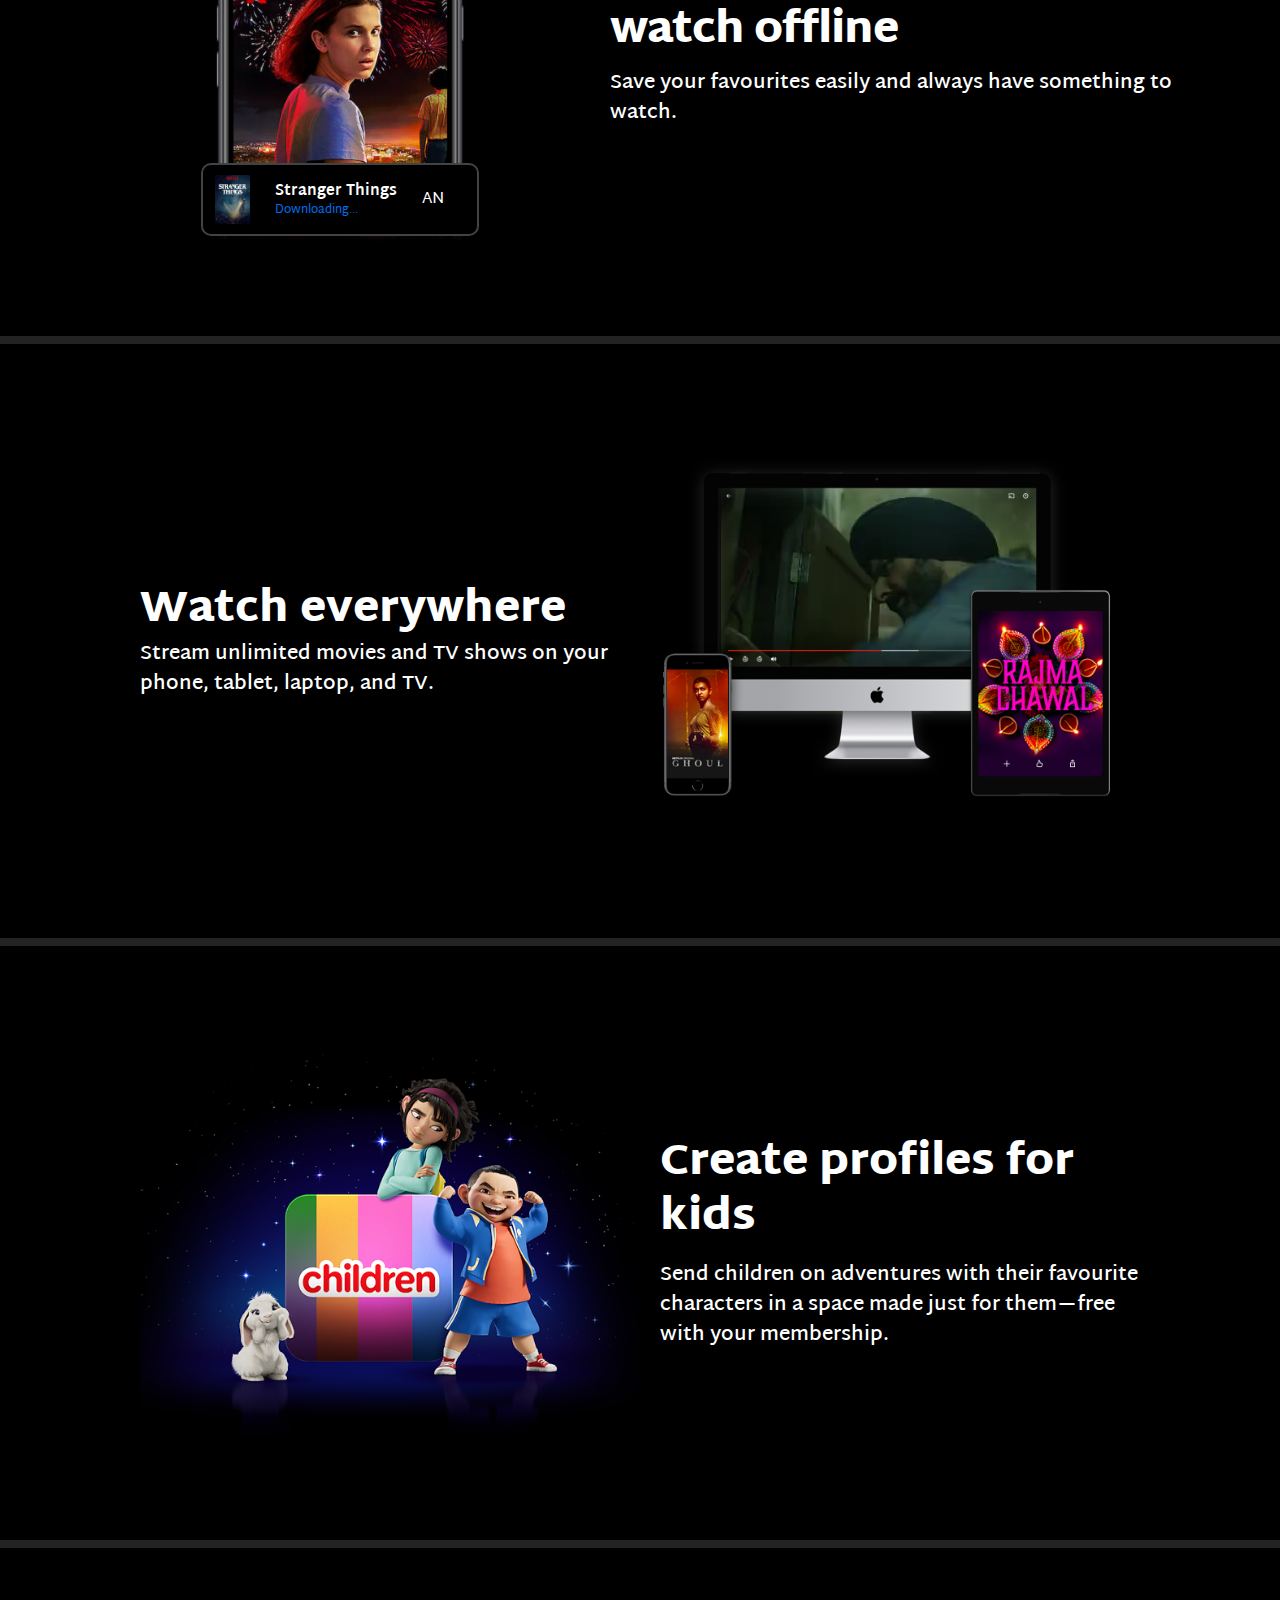
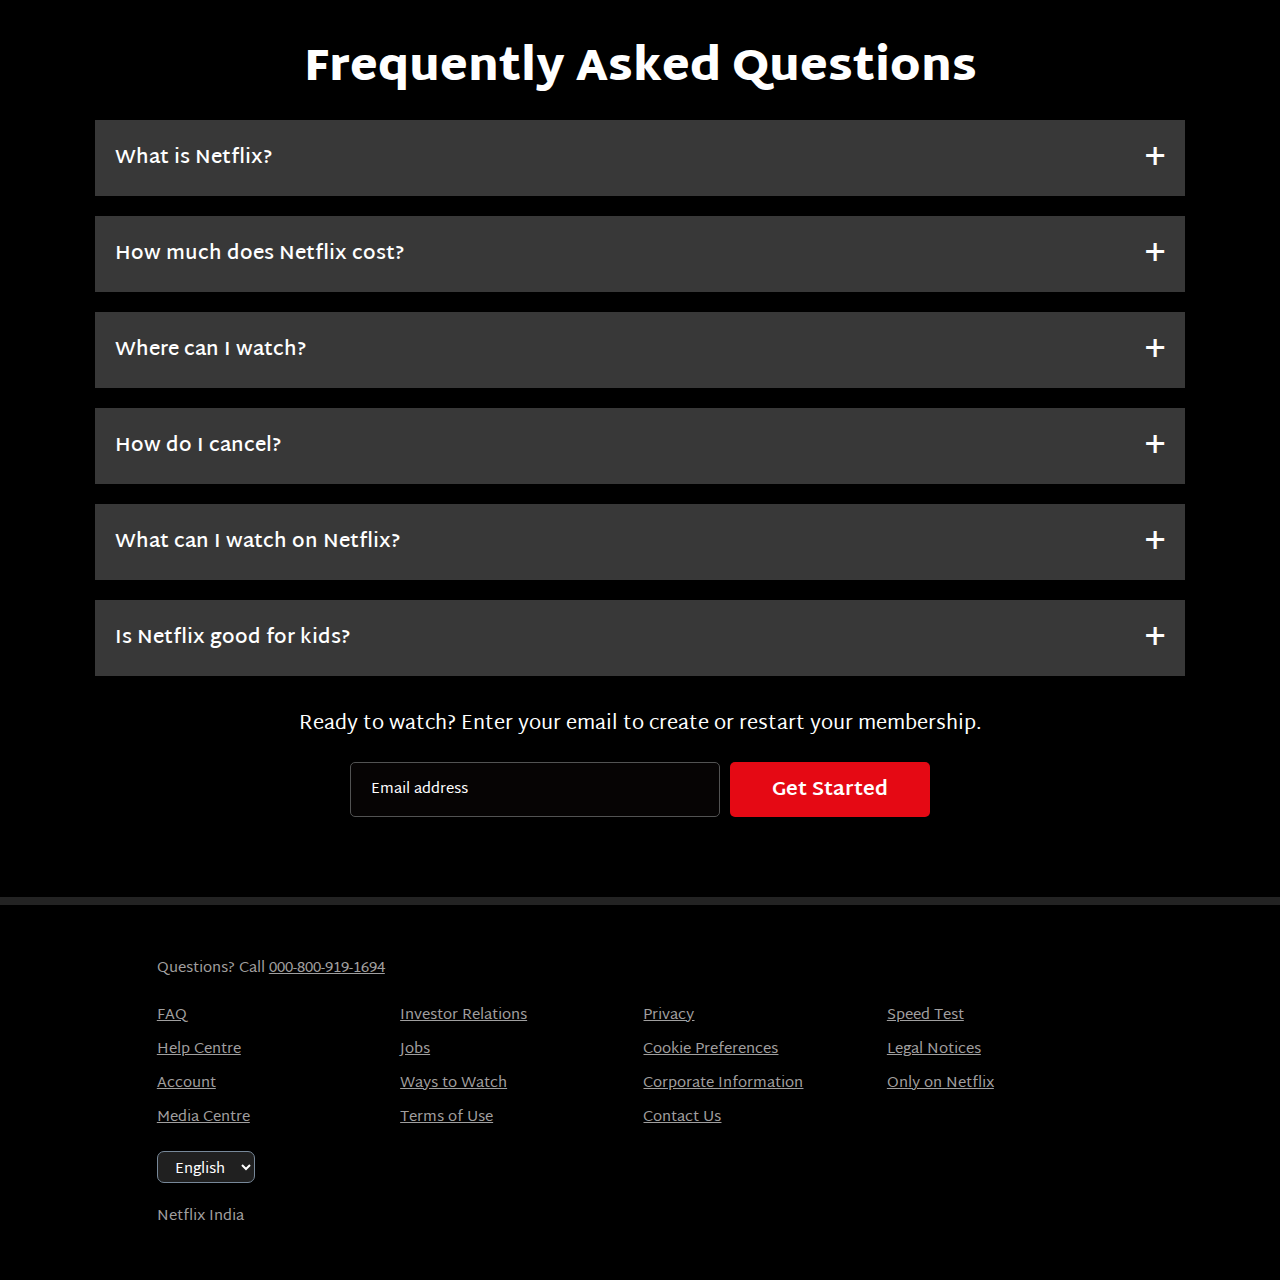
==== commit 32685055: "Updated logo" ====
--- a/index.html
+++ b/index.html
@@ -14,9 +14,9 @@
 
 <body>
   <header>
-    <!-- <img src="./assets/movie-grid.jpg" class="center-fit"> -->
     <nav>
-      <span id="netflix">NETFLIX</span>
+      <img src="./assets/logo.png" class="logo">
+      <!-- <span id="netflix">NETFLIX</span> -->
       <div id="menu">
         <select class="langauge">
           <option>English</option>
@@ -121,67 +121,70 @@
       <div id="questions-tab">
 
         <div class="question-div">
-          <button class="question-button">
+          <input type="checkbox" id="toggleDiv">
+          <label class="question-button" for="toggleDiv">
             <p>What is Netflix?</p>
             <span class="plus">+</span>
-          </button>
-          <div class="answer-tab">
-            <p class="answer">Lorem ipsum dolor sit, amet consectetur adipisicing elit. Illo, tenetur sed distinctio, impedit rerum veritatis reprehenderit cum est sapiente accusamus quas recusandae animi. Vitae esse placeat dicta sapiente? Dolorum, nam.</p>
-          </div>
-        </div>
-
-        <div class="question-div">
-          <button class="question-button">
+          </label>
+          <div class="answer-tab">
+            <p class="answer" id="answer-id">Lorem ipsum dolor sit, amet consectetur adipisicing elit. Illo, tenetur sed distinctio,
+              impedit rerum veritatis reprehenderit cum est sapiente accusamus quas recusandae animi. Vitae esse placeat
+              dicta sapiente? Dolorum, nam.</p>
+          </div>
+        </div>
+
+        <div class="question-div">
+          <label class="question-button">
             <p>How much does Netflix cost?</p>
             <span class="plus">+</span>
-          </button>
-          <div class="answer-tab">
-            <p class="answer">Lorem ipsum dolor sit, amet consectetur adipisicing elit. Illo, tenetur sed distinctio, impedit rerum veritatis reprehenderit cum est sapiente accusamus quas recusandae animi. Vitae esse placeat dicta sapiente? Dolorum, nam.</p>
-          </div>
-        </div>
-
-        <div class="question-div">
-          <button class="question-button">
+          </label>
+          <div class="answer-tab">
+            <p class="answer">Lorem ipsum dolor sit, amet consectetur adipisicing elit. Illo, tenetur sed distinctio, impedit rerum veritatis reprehenderit cum est sapiente accusamus quas recusandae animi. Vitae esse placeat dicta sapiente? Dolorum, nam.</p>
+          </div>
+        </div>
+
+        <div class="question-div">
+          <label class="question-button">
             <p>Where can I watch?</p>
             <span class="plus">+</span>
-          </button>
-          <div class="answer-tab">
-            <p class="answer">Lorem ipsum dolor sit, amet consectetur adipisicing elit. Illo, tenetur sed distinctio, impedit rerum veritatis reprehenderit cum est sapiente accusamus quas recusandae animi. Vitae esse placeat dicta sapiente? Dolorum, nam.</p>
-          </div>
-        </div>
-
-        <div class="question-div">
-          <button class="question-button">
+          </label>
+          <div class="answer-tab">
+            <p class="answer">Lorem ipsum dolor sit, amet consectetur adipisicing elit. Illo, tenetur sed distinctio, impedit rerum veritatis reprehenderit cum est sapiente accusamus quas recusandae animi. Vitae esse placeat dicta sapiente? Dolorum, nam.</p>
+          </div>
+        </div>
+
+        <div class="question-div">
+          <label class="question-button">
             <p>How do I cancel?</p>
             <span class="plus">+</span>
-          </button>
-          <div class="answer-tab">
-            <p class="answer">Lorem ipsum dolor sit, amet consectetur adipisicing elit. Illo, tenetur sed distinctio, impedit rerum veritatis reprehenderit cum est sapiente accusamus quas recusandae animi. Vitae esse placeat dicta sapiente? Dolorum, nam.</p>
-          </div>
-        </div>
-
-        <div class="question-div">
-          <button class="question-button">
+          </label>
+          <div class="answer-tab">
+            <p class="answer">Lorem ipsum dolor sit, amet consectetur adipisicing elit. Illo, tenetur sed distinctio, impedit rerum veritatis reprehenderit cum est sapiente accusamus quas recusandae animi. Vitae esse placeat dicta sapiente? Dolorum, nam.</p>
+          </div>
+        </div>
+
+        <div class="question-div">
+          <label class="question-button">
             <p>What can I watch on Netflix?</p>
             <span class="plus">+</span>
-          </button>
-          <div class="answer-tab">
-            <p class="answer">Lorem ipsum dolor sit, amet consectetur adipisicing elit. Illo, tenetur sed distinctio, impedit rerum veritatis reprehenderit cum est sapiente accusamus quas recusandae animi. Vitae esse placeat dicta sapiente? Dolorum, nam.</p>
-          </div>
-        </div>
-
-        <div class="question-div">
-          <button class="question-button">
+          </label>
+          <div class="answer-tab">
+            <p class="answer">Lorem ipsum dolor sit, amet consectetur adipisicing elit. Illo, tenetur sed distinctio, impedit rerum veritatis reprehenderit cum est sapiente accusamus quas recusandae animi. Vitae esse placeat dicta sapiente? Dolorum, nam.</p>
+          </div>
+        </div>
+
+        <div class="question-div">
+          <label class="question-button">
             <p>Is Netflix good for kids?</p>
             <span class="plus">+</span>
-          </button>
-          <div class="answer-tab">
-            <p class="answer">Lorem ipsum dolor sit, amet consectetur adipisicing elit. Illo, tenetur sed distinctio, impedit rerum veritatis reprehenderit cum est sapiente accusamus quas recusandae animi. Vitae esse placeat dicta sapiente? Dolorum, nam.</p>
-          </div>
-        </div>
-
-      </div>
-      
+          </label>
+          <div class="answer-tab">
+            <p class="answer">Lorem ipsum dolor sit, amet consectetur adipisicing elit. Illo, tenetur sed distinctio, impedit rerum veritatis reprehenderit cum est sapiente accusamus quas recusandae animi. Vitae esse placeat dicta sapiente? Dolorum, nam.</p>
+          </div>
+        </div>
+
+      </div>
+
       <div id="question-email">
         <p id="email-para">Ready to watch? Enter your email to create or restart your membership.</p>
         <div id="email-section">
--- a/style.css
+++ b/style.css
@@ -19,6 +19,10 @@
 
 /* For mobile */
 @media screen and (max-width: 956px) {
+  .logo {
+    width: 140px;
+    cursor: pointer;
+  }
   header {
     background-image: url("./assets/movie-grid.jpg");
     /* background-attachment: fixed; */
@@ -28,7 +32,7 @@
     align-items: center;
     color: black;
     border-bottom: 8px solid var(--borderColor);
-    box-shadow: 0px 0px 400px 120px inset;
+    box-shadow: 0px 0px 200px 70px black inset;
     height: 600px;
   }
 
@@ -600,6 +604,10 @@
 
 /* For tablets and small laptops */
 @media screen and (min-width: 957px) and (max-width: 1279px){
+  .logo {
+    width: 140px;
+    cursor: pointer;
+  }
   header {
     background-image: url("./assets/movie-grid.jpg");
     /* background-attachment: fixed; */
@@ -608,7 +616,7 @@
     flex-direction: column;
     align-items: center;
     color: black;
-    box-shadow: 0px 0px 600px 120px inset;
+    box-shadow: 0px 0px 600px 140px rgb(0, 0, 0) inset;
     border-bottom: 8px solid var(--borderColor);
   }
 
@@ -738,9 +746,8 @@
   }
 
   .section-top {
-    height: 66vh;
+    height: 49vw;
     width: 95%;
-    /* height: 720px; */
   }
 
   /* =========section 1========== */
@@ -1118,6 +1125,10 @@
 
 /* for large laptops and desktop */
 @media screen and (min-width: 1280px) {
+  .logo {
+    width: 140px;
+    cursor: pointer;
+  }
   header {
     background-image: url("./assets/movie-grid.jpg");
     /* background-attachment: fixed; */
@@ -1126,7 +1137,7 @@
     flex-direction: column;
     align-items: center;
     color: black;
-    box-shadow: 0px 0px 600px 120px inset;
+    box-shadow: 0px 0px 600px 120px black inset;
     border-bottom: 8px solid var(--borderColor);
   }
 
@@ -1542,8 +1553,20 @@
     cursor: pointer;
   }
 
+  .question-button:active {
+    background-color: rgb(75, 75, 75);
+  }
+
+  .plus {
+    font-size: 35px;
+  }
+
+  input[type="checkbox"] {
+    display: none;
+  }
+
   .answer-tab {
-    width: 90%;
+    width: 1050px;
     display: flex;
     align-items: center;
     font-size: 20px;
@@ -1551,32 +1574,28 @@
     color: white;
     font-family: "Martel Sans";
     background-color: rgb(56, 56, 56);
+  }
+
+  .answer {
     display: none;
-    /* visibility: hidden;
-    opacity: 0;
-    transition: visibility 0s, opacity 1s linear; */
-  }
+  }
+
+  #toggleDiv:checked + .answer {
+    display: block;
+  }
+
+  /* #toggleDiv:checked + .question-button {
+    color: red;
+  } */
+
 
   .answer {
     padding: 0px 20px;
   }
-
-  .question-button:active {
-    background-color: rgb(75, 75, 75);
-  }
-
-  /* .question-button:focus + .answer-tab {
-    visibility: visible;
-  opacity: 1;
-  } */
 
   .question-list:hover {
     cursor: pointer;
     background-color: rgb(83, 82, 82);
-  }
-
-  .plus {
-    font-size: 35px;
   }
 
   #question-email {
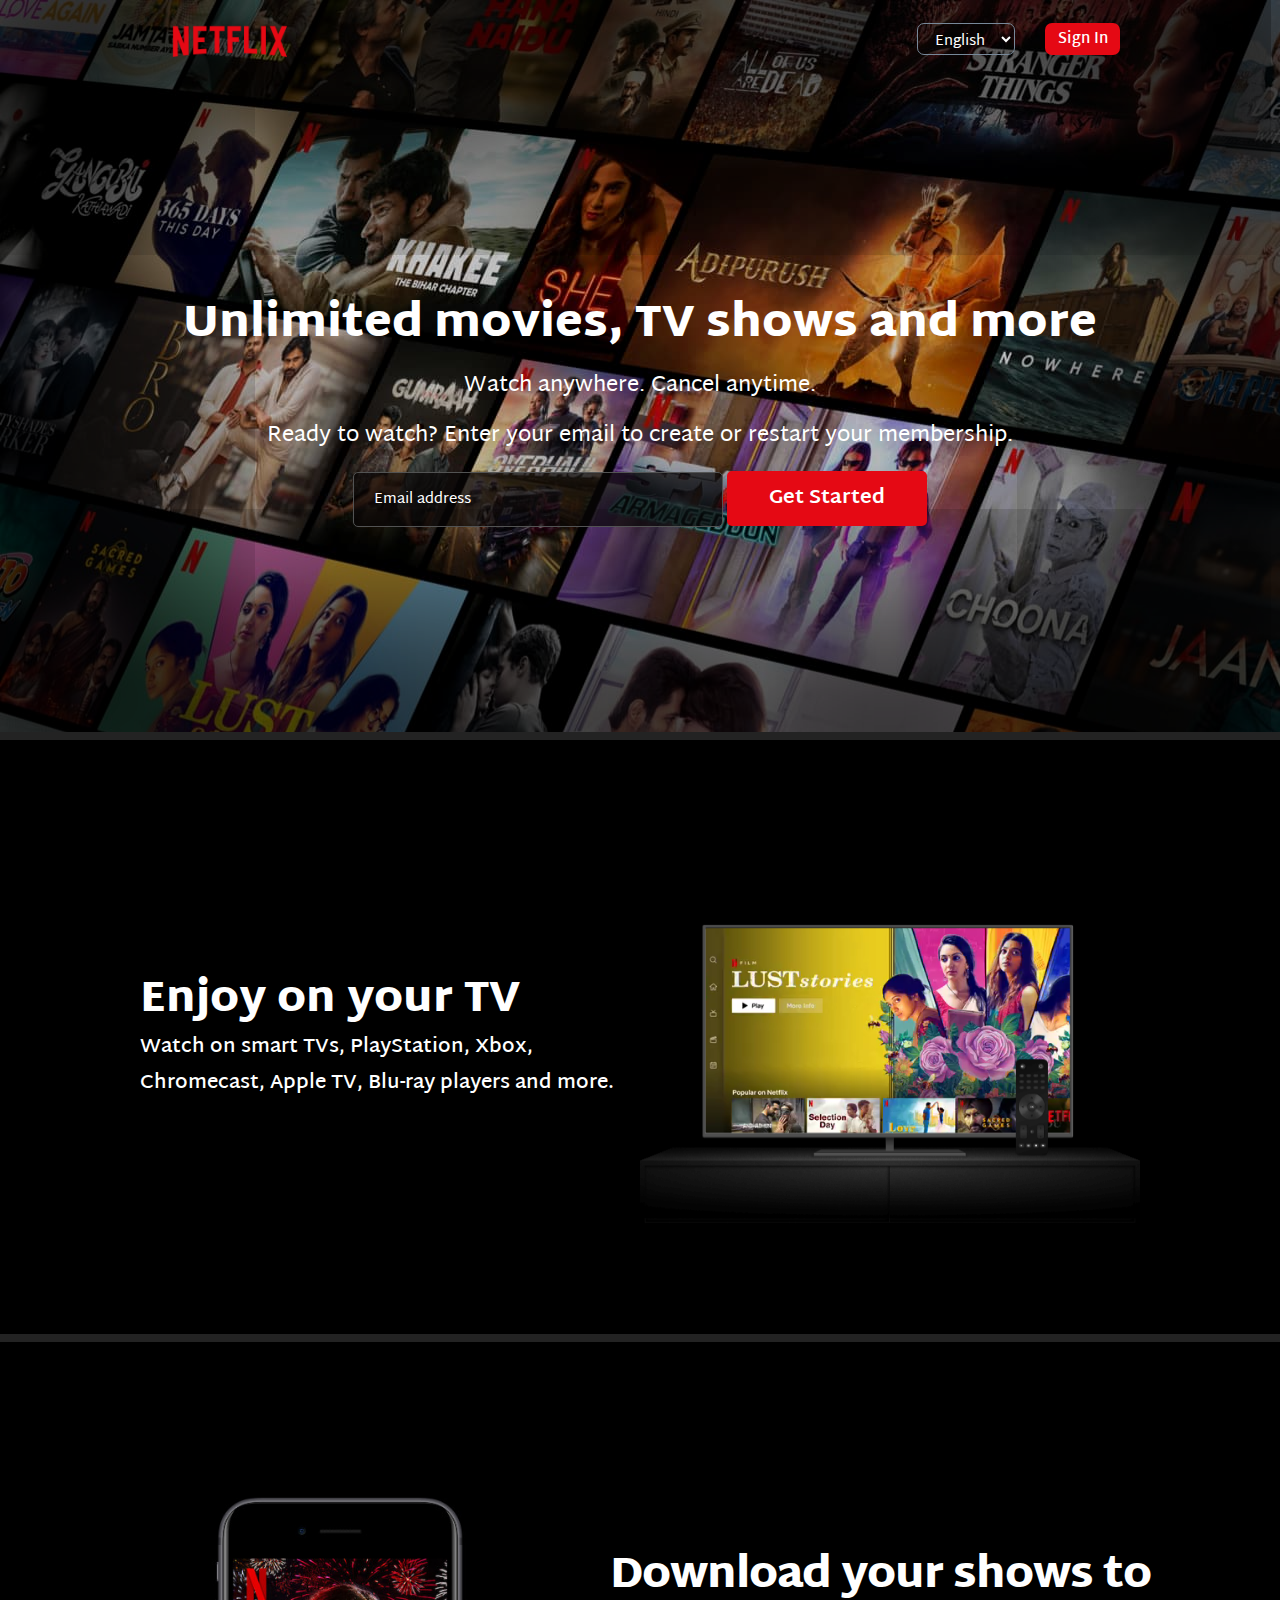
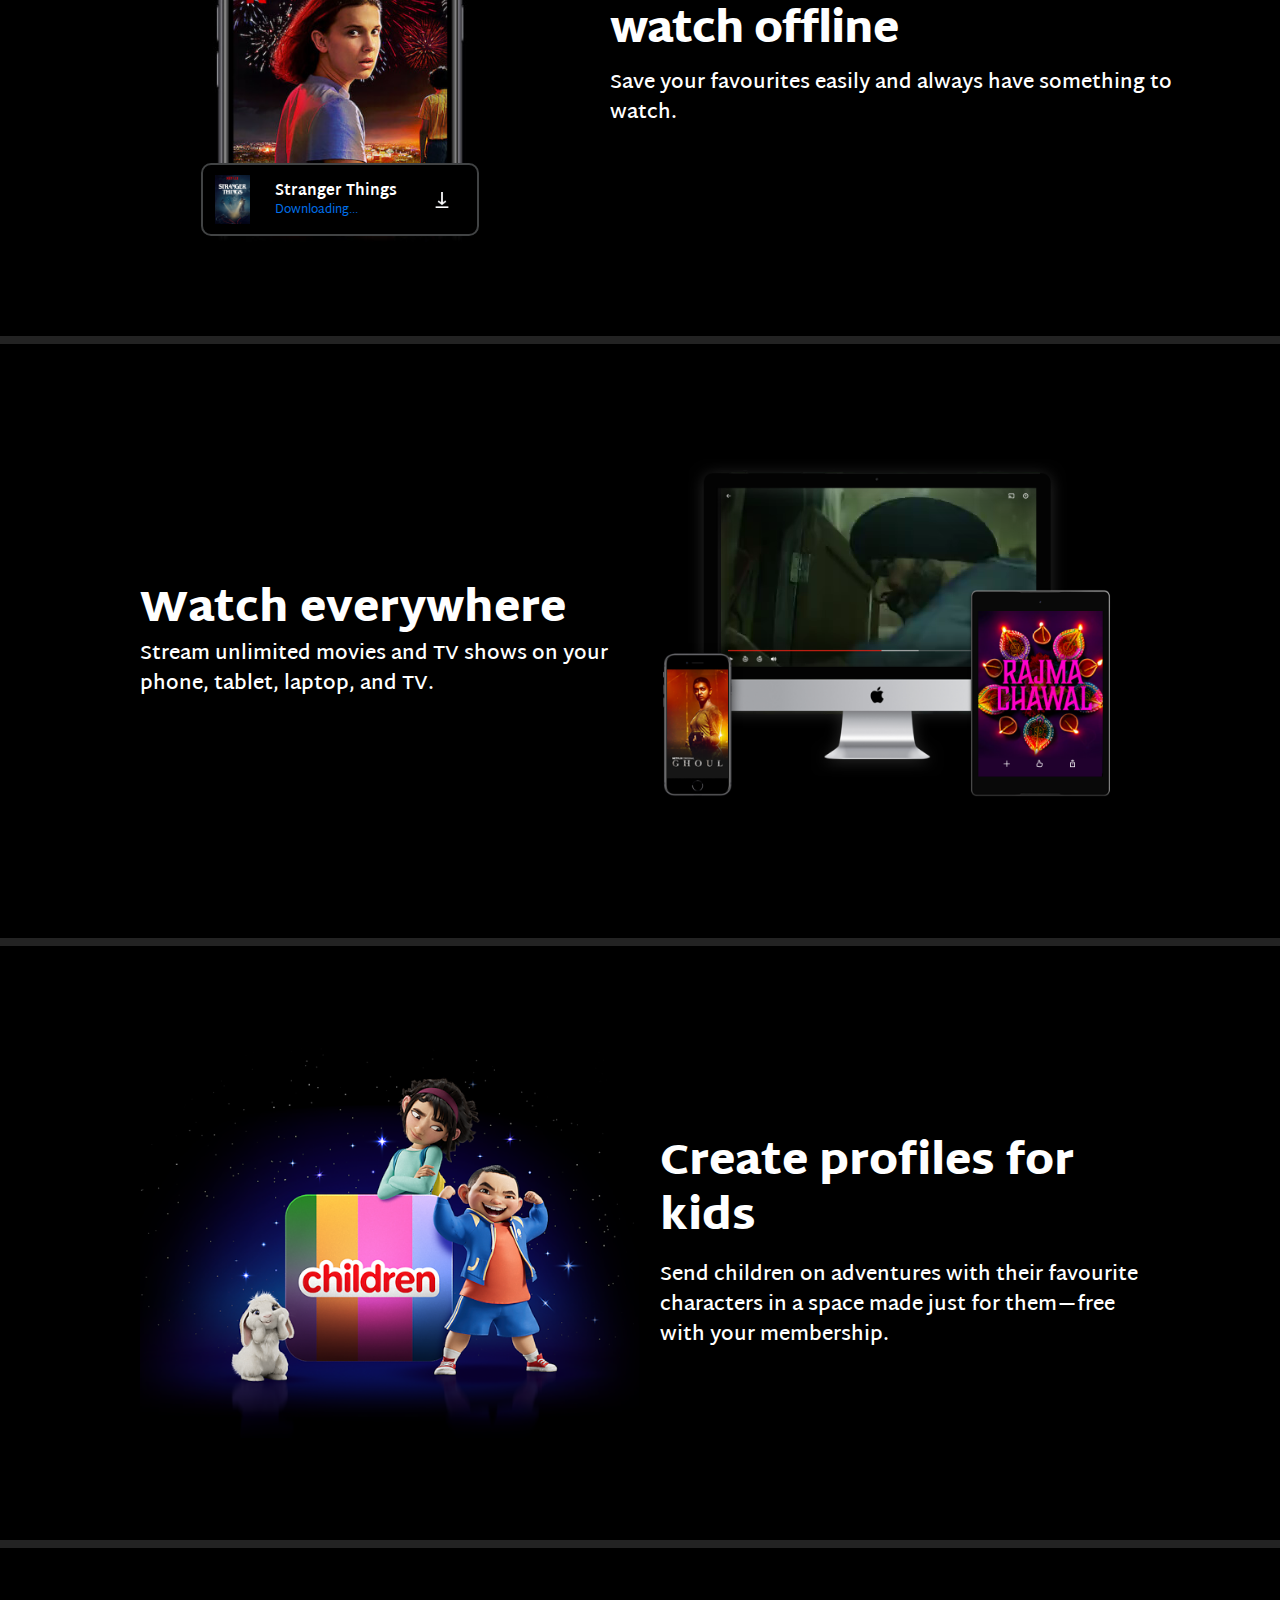
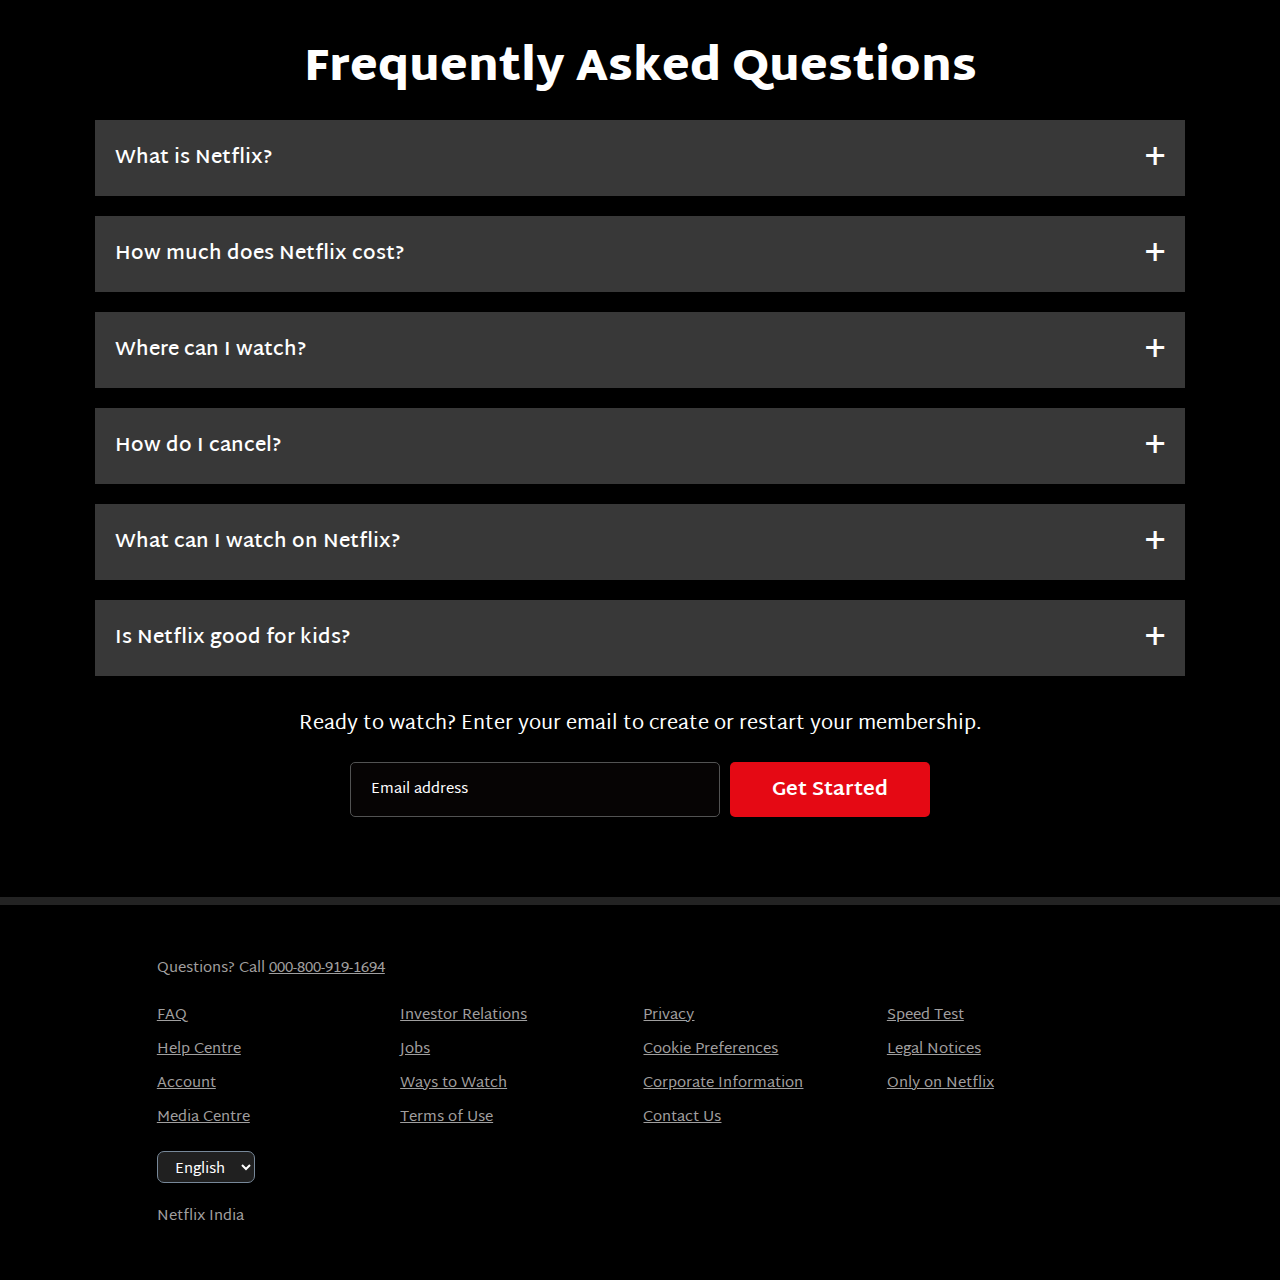
==== commit daa2e2b5: "Added loader gif" ====
--- a/index.html
+++ b/index.html
@@ -69,7 +69,9 @@
             <p id="stranger-title">Stranger Things</p>
             <p id="stranger-download">Downloading...</p>
           </div>
-          <div id="mobile-loading">AN</div>
+          <!-- <div id="mobile-loading">AN</div> -->
+          <div id="mobile-loading"><img src="./assets/download-icon.gif" id="mobile-loader"></div>
+
         </div>
       </div>
 
@@ -127,7 +129,8 @@
             <span class="plus">+</span>
           </label>
           <div class="answer-tab">
-            <p class="answer" id="answer-id">Lorem ipsum dolor sit, amet consectetur adipisicing elit. Illo, tenetur sed distinctio,
+            <p class="answer" id="answer-id">Lorem ipsum dolor sit, amet consectetur adipisicing elit. Illo, tenetur sed
+              distinctio,
               impedit rerum veritatis reprehenderit cum est sapiente accusamus quas recusandae animi. Vitae esse placeat
               dicta sapiente? Dolorum, nam.</p>
           </div>
@@ -139,7 +142,9 @@
             <span class="plus">+</span>
           </label>
           <div class="answer-tab">
-            <p class="answer">Lorem ipsum dolor sit, amet consectetur adipisicing elit. Illo, tenetur sed distinctio, impedit rerum veritatis reprehenderit cum est sapiente accusamus quas recusandae animi. Vitae esse placeat dicta sapiente? Dolorum, nam.</p>
+            <p class="answer">Lorem ipsum dolor sit, amet consectetur adipisicing elit. Illo, tenetur sed distinctio,
+              impedit rerum veritatis reprehenderit cum est sapiente accusamus quas recusandae animi. Vitae esse placeat
+              dicta sapiente? Dolorum, nam.</p>
           </div>
         </div>
 
@@ -149,7 +154,9 @@
             <span class="plus">+</span>
           </label>
           <div class="answer-tab">
-            <p class="answer">Lorem ipsum dolor sit, amet consectetur adipisicing elit. Illo, tenetur sed distinctio, impedit rerum veritatis reprehenderit cum est sapiente accusamus quas recusandae animi. Vitae esse placeat dicta sapiente? Dolorum, nam.</p>
+            <p class="answer">Lorem ipsum dolor sit, amet consectetur adipisicing elit. Illo, tenetur sed distinctio,
+              impedit rerum veritatis reprehenderit cum est sapiente accusamus quas recusandae animi. Vitae esse placeat
+              dicta sapiente? Dolorum, nam.</p>
           </div>
         </div>
 
@@ -159,7 +166,9 @@
             <span class="plus">+</span>
           </label>
           <div class="answer-tab">
-            <p class="answer">Lorem ipsum dolor sit, amet consectetur adipisicing elit. Illo, tenetur sed distinctio, impedit rerum veritatis reprehenderit cum est sapiente accusamus quas recusandae animi. Vitae esse placeat dicta sapiente? Dolorum, nam.</p>
+            <p class="answer">Lorem ipsum dolor sit, amet consectetur adipisicing elit. Illo, tenetur sed distinctio,
+              impedit rerum veritatis reprehenderit cum est sapiente accusamus quas recusandae animi. Vitae esse placeat
+              dicta sapiente? Dolorum, nam.</p>
           </div>
         </div>
 
@@ -169,7 +178,9 @@
             <span class="plus">+</span>
           </label>
           <div class="answer-tab">
-            <p class="answer">Lorem ipsum dolor sit, amet consectetur adipisicing elit. Illo, tenetur sed distinctio, impedit rerum veritatis reprehenderit cum est sapiente accusamus quas recusandae animi. Vitae esse placeat dicta sapiente? Dolorum, nam.</p>
+            <p class="answer">Lorem ipsum dolor sit, amet consectetur adipisicing elit. Illo, tenetur sed distinctio,
+              impedit rerum veritatis reprehenderit cum est sapiente accusamus quas recusandae animi. Vitae esse placeat
+              dicta sapiente? Dolorum, nam.</p>
           </div>
         </div>
 
@@ -179,7 +190,9 @@
             <span class="plus">+</span>
           </label>
           <div class="answer-tab">
-            <p class="answer">Lorem ipsum dolor sit, amet consectetur adipisicing elit. Illo, tenetur sed distinctio, impedit rerum veritatis reprehenderit cum est sapiente accusamus quas recusandae animi. Vitae esse placeat dicta sapiente? Dolorum, nam.</p>
+            <p class="answer">Lorem ipsum dolor sit, amet consectetur adipisicing elit. Illo, tenetur sed distinctio,
+              impedit rerum veritatis reprehenderit cum est sapiente accusamus quas recusandae animi. Vitae esse placeat
+              dicta sapiente? Dolorum, nam.</p>
           </div>
         </div>
 
--- a/style.css
+++ b/style.css
@@ -303,7 +303,14 @@
     width: 40vw;
     top: 50vh;
     box-shadow: 0px 8px 20px 1px black;
-    /* margin */
+  }
+
+  #mobile-loading {
+    display: flex;
+  }
+
+  #mobile-loader {
+    width: 6vw;
   }
 
   #stranger-book-img {
@@ -855,6 +862,14 @@
     margin: -3px 0px;
   }
 
+  #mobile-loading {
+    display: flex;
+  }
+
+  #mobile-loader {
+    width: 35px;
+  }
+
   #mobile-section-content {
     width: 50%;
     /* border: 1px solid #0071eb; */
@@ -1364,6 +1379,14 @@
     gap: 0px;
   }
 
+  #mobile-loading {
+    display: flex;
+  }
+
+  #mobile-loader {
+    width: 40px;
+  }
+
   #stranger-book-img {
     width: 14%;
   }
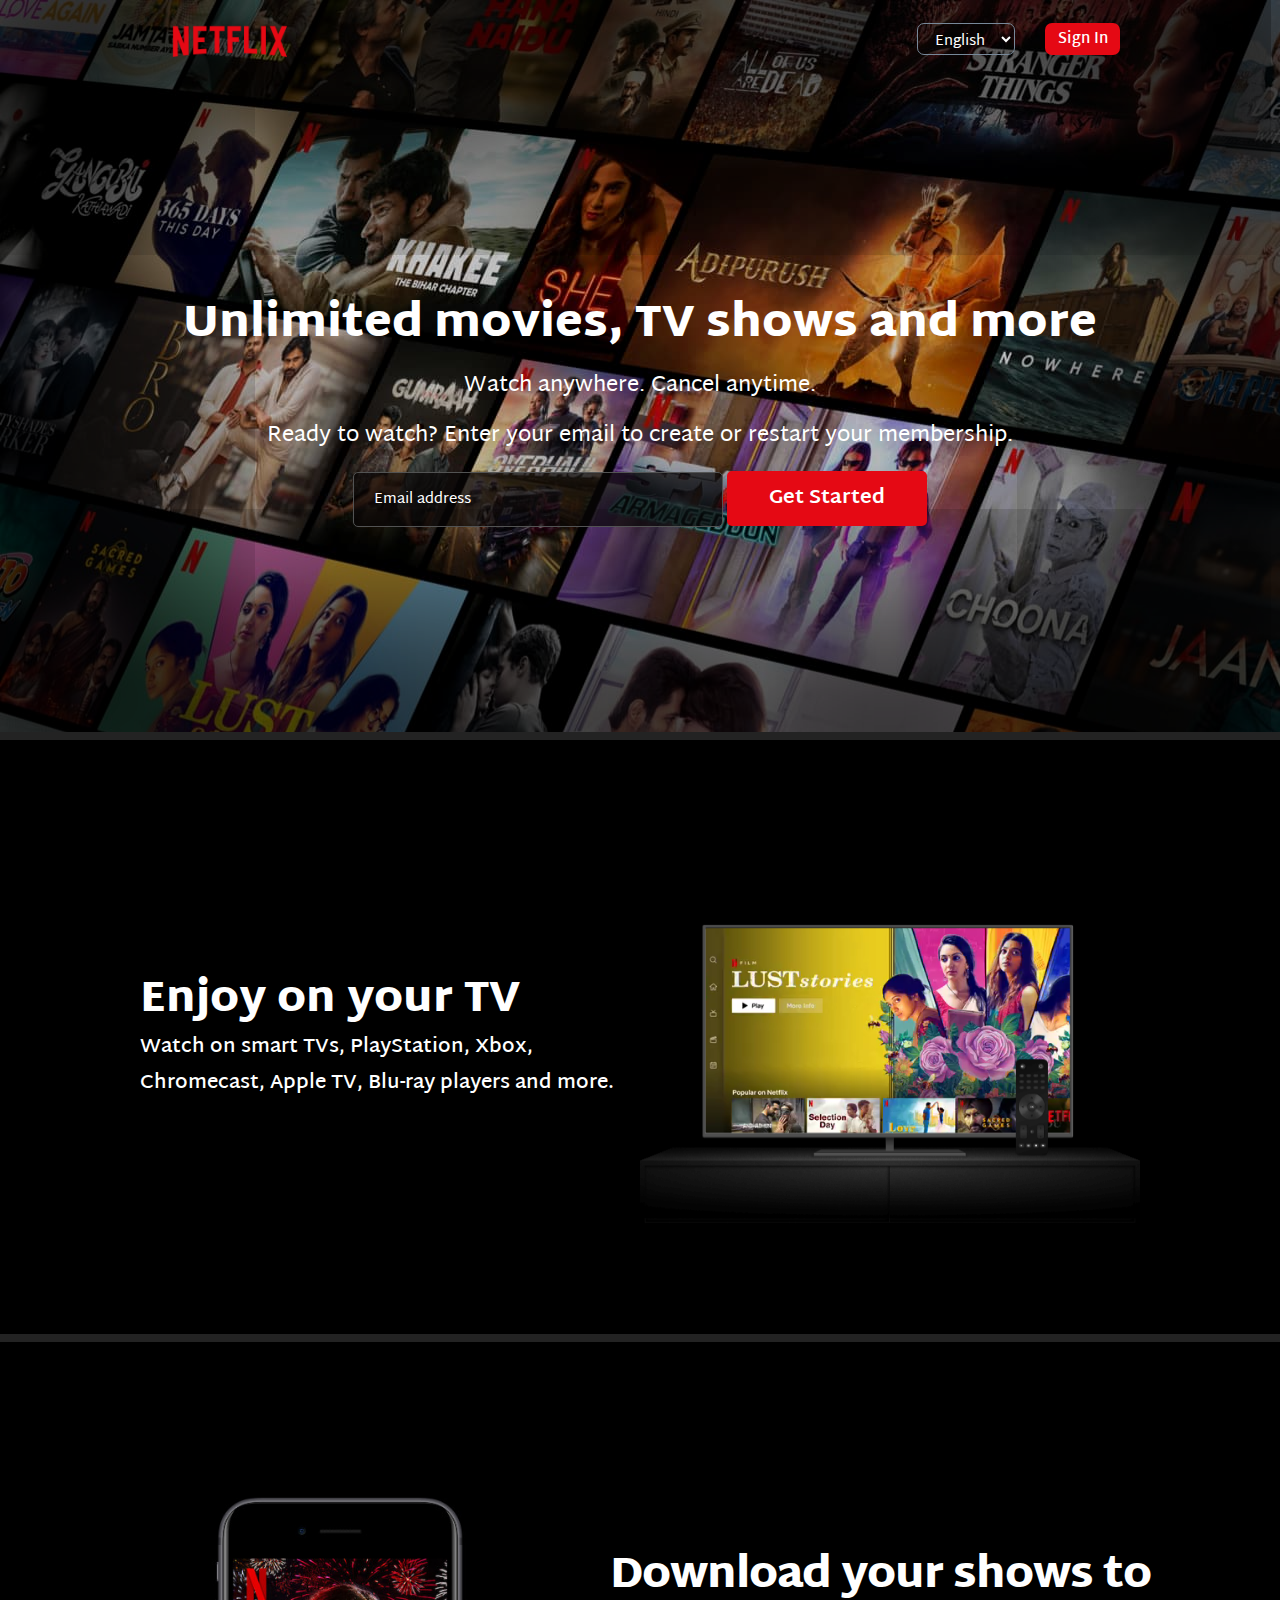
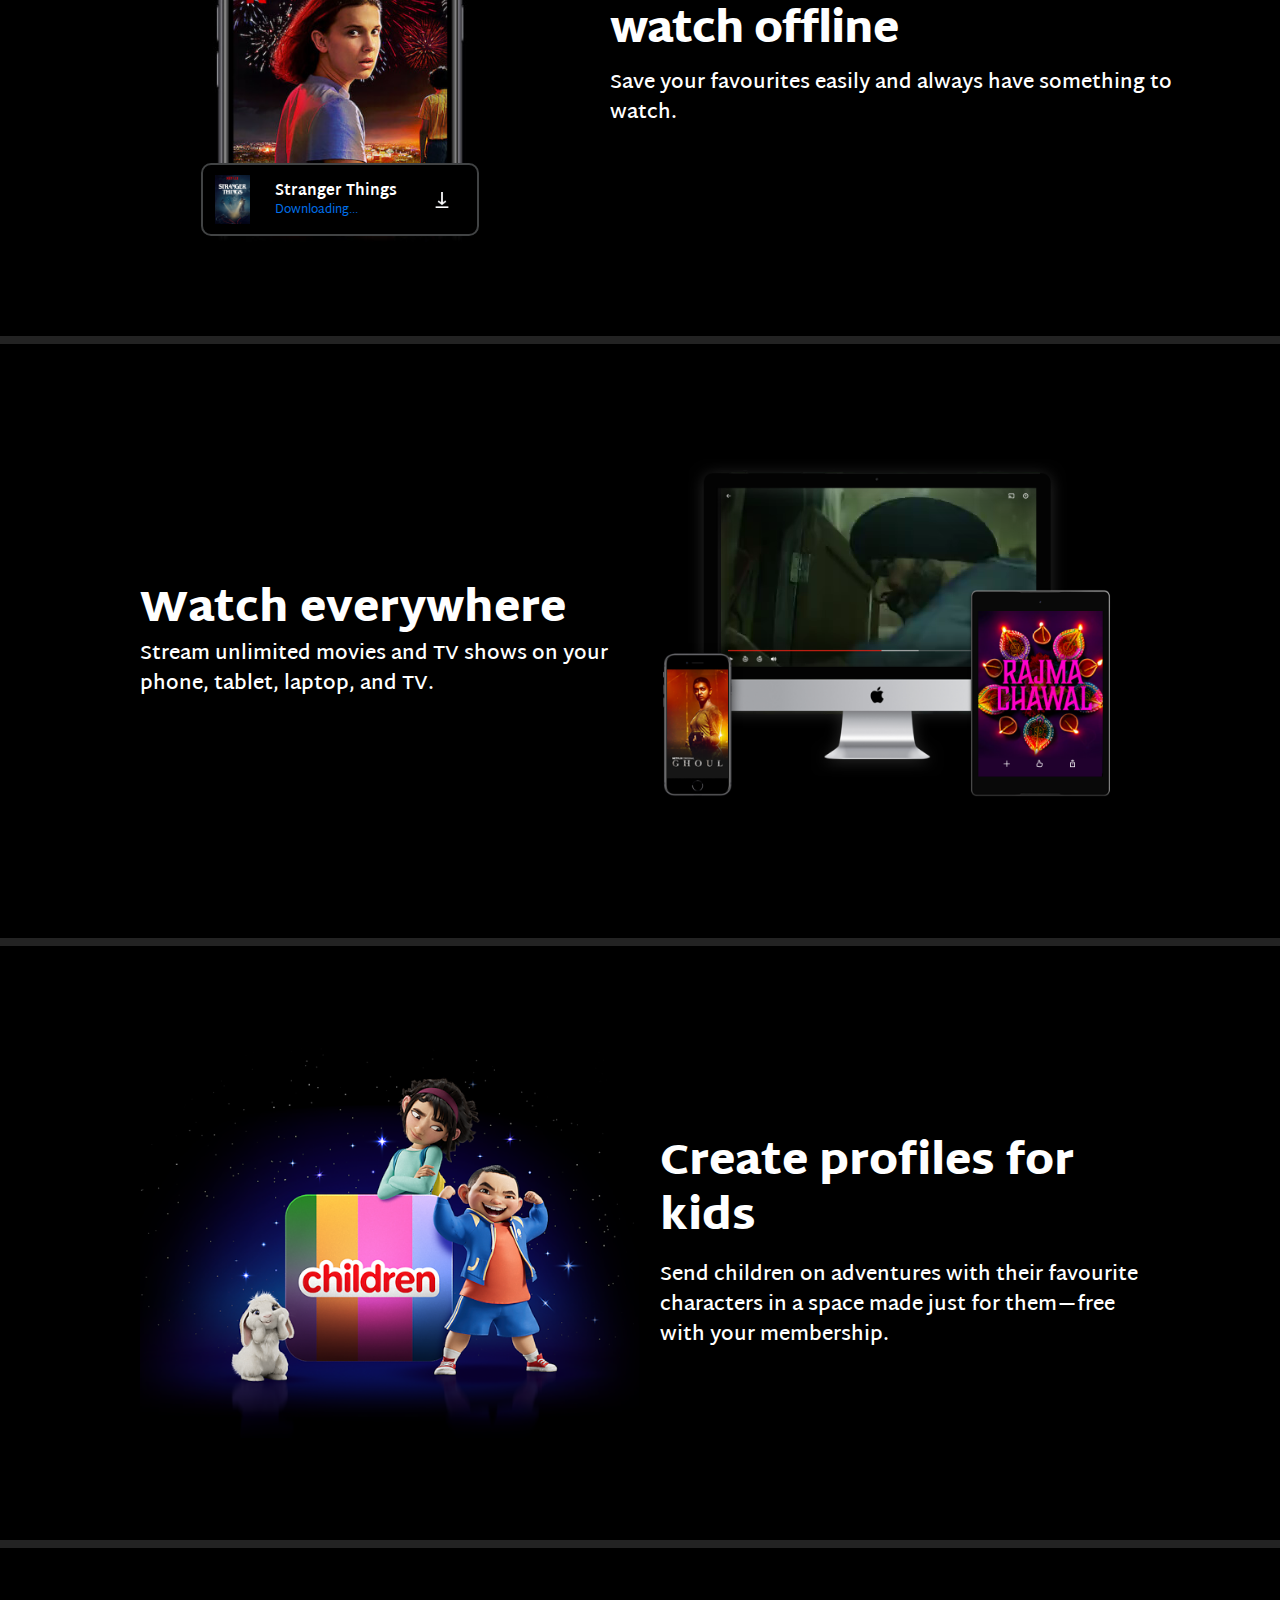
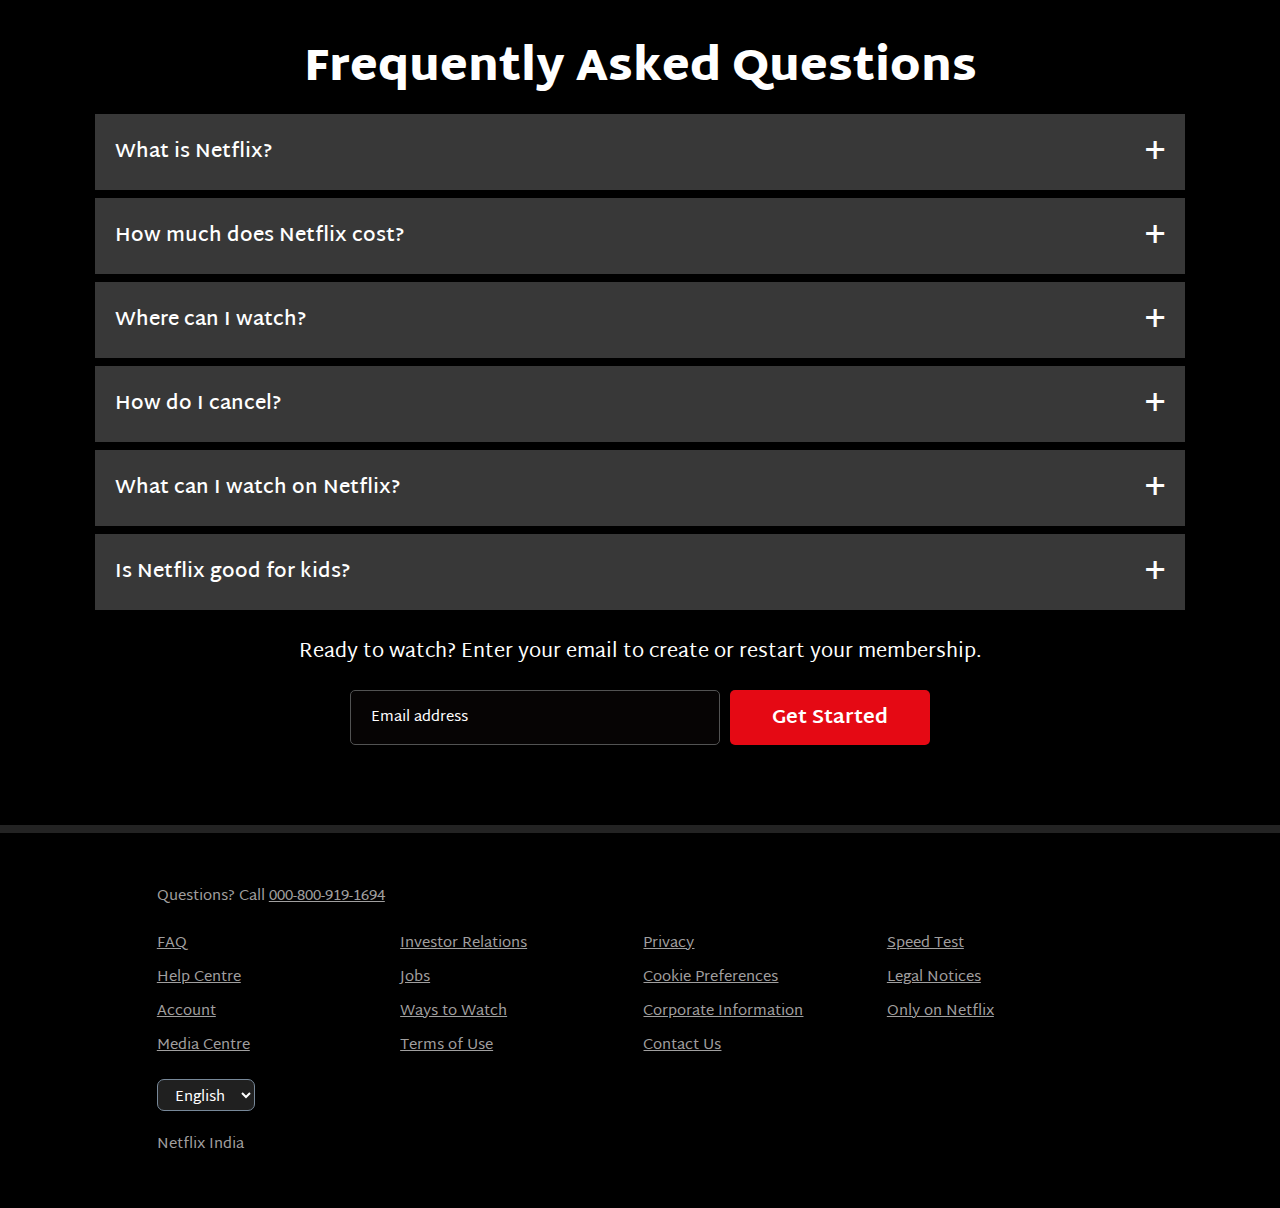
==== commit c32d4b4e: "Added a minimal JS code" ====
--- a/index.html
+++ b/index.html
@@ -9,14 +9,14 @@
   <link rel="preconnect" href="https://fonts.gstatic.com" crossorigin>
   <link href="https://fonts.googleapis.com/css2?family=Martel+Sans:wght@200;300;400;600;700;800;900&display=swap"
     rel="stylesheet">
-  <title>Netflix</title>
+  <title>Netflix Clone</title>
+  <link rel="icon" type="image/x-icon" href="./assets/favIcon.ico">
 </head>
 
 <body>
   <header>
     <nav>
       <img src="./assets/logo.png" class="logo">
-      <!-- <span id="netflix">NETFLIX</span> -->
       <div id="menu">
         <select class="langauge">
           <option>English</option>
@@ -123,76 +123,77 @@
       <div id="questions-tab">
 
         <div class="question-div">
-          <input type="checkbox" id="toggleDiv">
-          <label class="question-button" for="toggleDiv">
+          <label class="question-button" onclick="showDiv(1)">
             <p>What is Netflix?</p>
             <span class="plus">+</span>
           </label>
           <div class="answer-tab">
-            <p class="answer" id="answer-id">Lorem ipsum dolor sit, amet consectetur adipisicing elit. Illo, tenetur sed
-              distinctio,
-              impedit rerum veritatis reprehenderit cum est sapiente accusamus quas recusandae animi. Vitae esse placeat
-              dicta sapiente? Dolorum, nam.</p>
-          </div>
-        </div>
-
-        <div class="question-div">
-          <label class="question-button">
+            <p class="answer" id="answer-1">Netflix is a streaming service that offers a wide variety of award-winning
+              TV shows, movies, anime, documentaries and more – on thousands of internet-connected devices.<br />
+              <br />
+              You can watch as much as you want, whenever you want, without a single ad – all for one low monthly price.
+              There's always something new to discover, and new TV shows and movies are added every week!</p>
+          </div>
+        </div>
+
+         <div class="question-div">
+          <label class="question-button"  onclick="showDiv(2)">
             <p>How much does Netflix cost?</p>
             <span class="plus">+</span>
           </label>
           <div class="answer-tab">
-            <p class="answer">Lorem ipsum dolor sit, amet consectetur adipisicing elit. Illo, tenetur sed distinctio,
-              impedit rerum veritatis reprehenderit cum est sapiente accusamus quas recusandae animi. Vitae esse placeat
-              dicta sapiente? Dolorum, nam.</p>
-          </div>
-        </div>
-
-        <div class="question-div">
-          <label class="question-button">
+            <p class="answer" id="answer-2">Watch Netflix on your smartphone, tablet, Smart TV, laptop, or streaming device, all for
+              one fixed monthly fee. Plans range from ₹ 149 to ₹ 649 a month. No extra costs, no contracts.</p>
+          </div>
+        </div>
+
+        <div class="question-div">
+          <label class="question-button"  onclick="showDiv(3)">
             <p>Where can I watch?</p>
             <span class="plus">+</span>
           </label>
           <div class="answer-tab">
-            <p class="answer">Lorem ipsum dolor sit, amet consectetur adipisicing elit. Illo, tenetur sed distinctio,
-              impedit rerum veritatis reprehenderit cum est sapiente accusamus quas recusandae animi. Vitae esse placeat
-              dicta sapiente? Dolorum, nam.</p>
-          </div>
-        </div>
-
-        <div class="question-div">
-          <label class="question-button">
+            <p class="answer" id="answer-3">Watch anywhere, anytime. Sign in with your Netflix account to watch instantly on the web
+              at netflix.com from your personal computer or on any internet-connected device that offers the Netflix
+              app, including smart TVs, smartphones, tablets, streaming media players and game consoles.<br />
+              You can also download your favourite shows with the iOS, Android, or Windows 10 app. Use downloads to
+              watch while you're on the go and without an internet connection. Take Netflix with you anywhere.</p>
+          </div>
+        </div>
+
+        <div class="question-div">
+          <label class="question-button" onclick="showDiv(4)">
             <p>How do I cancel?</p>
             <span class="plus">+</span>
           </label>
           <div class="answer-tab">
-            <p class="answer">Lorem ipsum dolor sit, amet consectetur adipisicing elit. Illo, tenetur sed distinctio,
-              impedit rerum veritatis reprehenderit cum est sapiente accusamus quas recusandae animi. Vitae esse placeat
-              dicta sapiente? Dolorum, nam.</p>
-          </div>
-        </div>
-
-        <div class="question-div">
-          <label class="question-button">
+            <p class="answer" id="answer-4">Netflix is flexible. There are no annoying contracts and no commitments. You can easily
+              cancel your account online in two clicks. There are no cancellation fees – start or stop your account
+              anytime.</p>
+          </div>
+        </div>
+
+        <div class="question-div">
+          <label class="question-button" onclick="showDiv(5)">
             <p>What can I watch on Netflix?</p>
             <span class="plus">+</span>
           </label>
           <div class="answer-tab">
-            <p class="answer">Lorem ipsum dolor sit, amet consectetur adipisicing elit. Illo, tenetur sed distinctio,
-              impedit rerum veritatis reprehenderit cum est sapiente accusamus quas recusandae animi. Vitae esse placeat
-              dicta sapiente? Dolorum, nam.</p>
-          </div>
-        </div>
-
-        <div class="question-div">
-          <label class="question-button">
+            <p class="answer" id="answer-5">Netflix has an extensive library of feature films, documentaries, TV shows, anime,
+              award-winning Netflix originals, and more. Watch as much as you want, anytime you want.</p>
+          </div>
+        </div>
+
+        <div class="question-div">
+          <label class="question-button" onclick="showDiv(6)">
             <p>Is Netflix good for kids?</p>
             <span class="plus">+</span>
           </label>
           <div class="answer-tab">
-            <p class="answer">Lorem ipsum dolor sit, amet consectetur adipisicing elit. Illo, tenetur sed distinctio,
-              impedit rerum veritatis reprehenderit cum est sapiente accusamus quas recusandae animi. Vitae esse placeat
-              dicta sapiente? Dolorum, nam.</p>
+            <p class="answer" id="answer-6">The Netflix Kids experience is included in your membership to give parents control while
+              kids enjoy family-friendly TV shows and films in their own space.<br />
+              Kids profiles come with PIN-protected parental controls that let you restrict the maturity rating of
+              content kids can watch and block specific titles you don’t want kids to see.</p>
           </div>
         </div>
 
@@ -245,5 +246,17 @@
   </footer>
 
 </body>
+<script>
+  async function showDiv(id) {
+    console.log("🚀 ~ file: index.html:251 ~ showDiv ~ id:", id)
+    var x = document.getElementById(`answer-${id}`);
+    console.log("🚀 ~ file: index.html:254 ~ showDiv ~ x.style.display:", x.style.display)
+    if (x.style.display === "none" || x.style.display === "") {
+      x.style.display = "block";
+    } else {
+      x.style.display = "none";
+    }
+  }
+</script>
 
 </html>--- a/style.css
+++ b/style.css
@@ -1565,7 +1565,7 @@
     align-items: center;
     justify-content: space-between;
     padding: 0px 20px;
-    margin: 10px 0px;
+    margin: 4px 0px;
     
     font-size: 20px;
     font-weight: 600;
@@ -1589,7 +1589,7 @@
   }
 
   .answer-tab {
-    width: 1050px;
+    width: 1088px;
     display: flex;
     align-items: center;
     font-size: 20px;
@@ -1603,9 +1603,9 @@
     display: none;
   }
 
-  #toggleDiv:checked + .answer {
+  /* #toggleDiv-1:checked + #answer-1 {
     display: block;
-  }
+  } */
 
   /* #toggleDiv:checked + .question-button {
     color: red;
